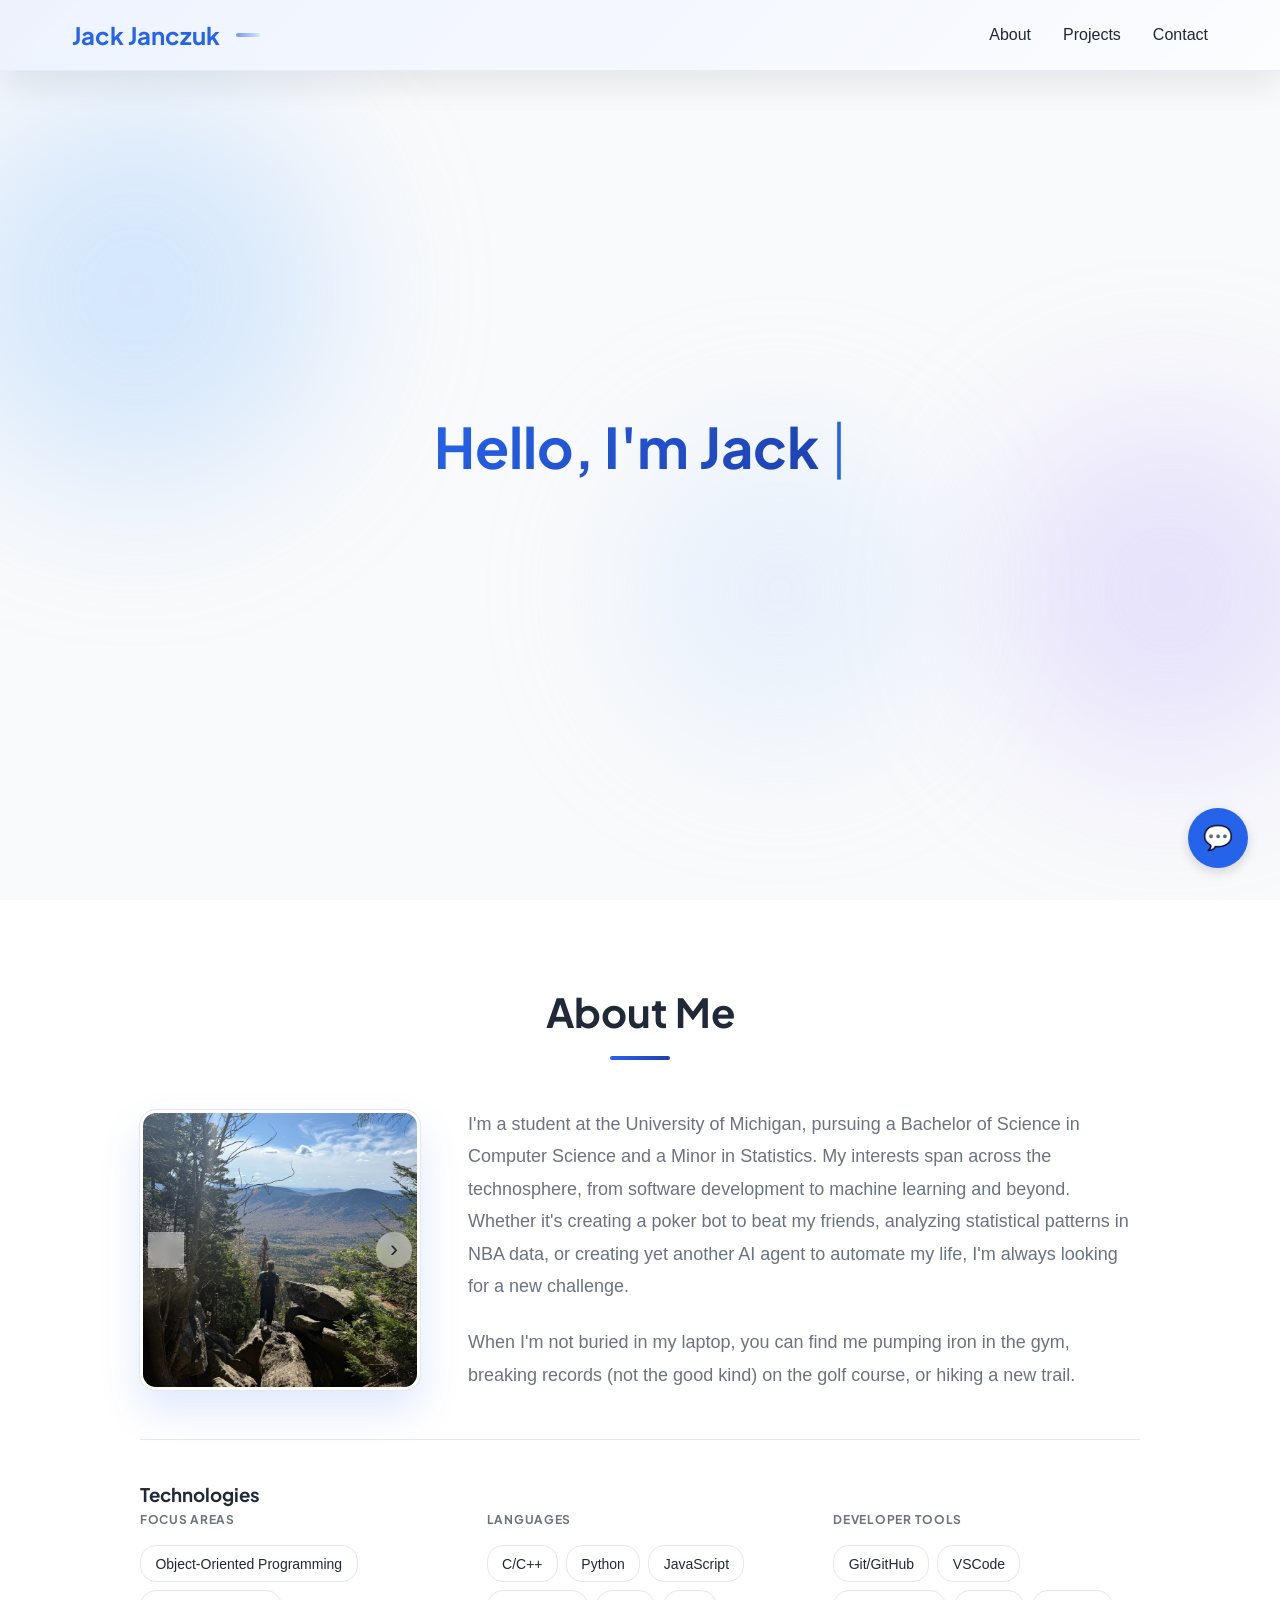
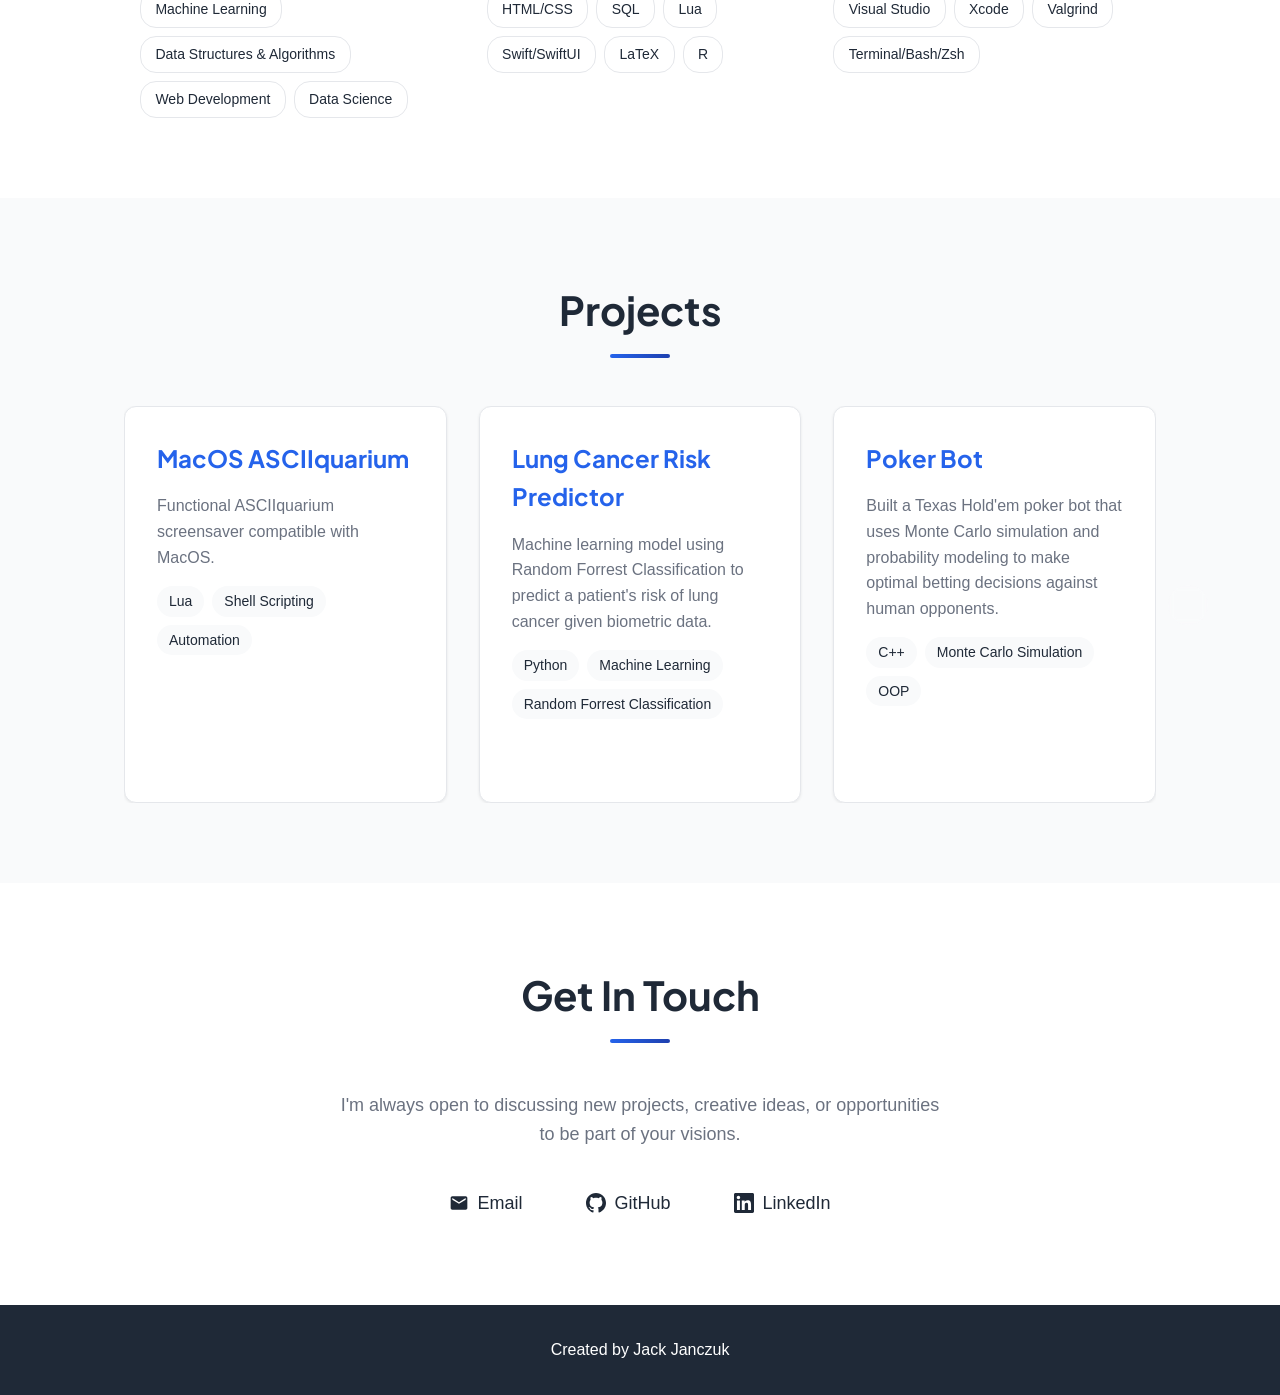
==== index.html @ d265dea4 "renamed home to index" ====
<!DOCTYPE html>
<html lang="en">
<head>
    <meta charset="UTF-8">
    <meta name="viewport" content="width=device-width, initial-scale=1.0">
    <title>Jack Janczuk</title>
    <link rel="preconnect" href="https://fonts.googleapis.com">
    <link rel="preconnect" href="https://fonts.gstatic.com" crossorigin>
    <link href="https://fonts.googleapis.com/css2?family=Plus+Jakarta+Sans:wght@600;700;800&display=swap" rel="stylesheet">
    <link rel="stylesheet" href="styles.css">
    <link rel="icon" type="image/png" sizes="64x64" href="images/IMG_4706-favicon-64.png">
    <link rel="shortcut icon" href="images/IMG_4706-favicon-64.png">
</head>
<body>
    <!-- Navigation -->
    <nav>
        <div class="container">
            <a href="#home" class="logo">Jack Janczuk</a>
            <ul>
                <li><a href="#about" class="nav-link">About</a></li>
                <li><a href="#projects" class="nav-link">Projects</a></li>
                <li><a href="#contact" class="nav-link">Contact</a></li>
            </ul>
        </div>
    </nav>

    <!-- Hero Section -->
    <section id="home" class="hero">
        <div class="hero-blob hero-blob-1" aria-hidden="true"></div>
        <div class="hero-blob hero-blob-2" aria-hidden="true"></div>
        <div class="hero-blob hero-blob-3" aria-hidden="true"></div>
        <div class="hero-content">
            <h1 aria-label="Hello, I'm Jack Janczuk">
                <span id="heroTypewriter" class="hero-typewriter-text" aria-hidden="true"></span><span class="typewriter-cursor" aria-hidden="true">|</span>
            </h1>
            <div class="hero-actions">
                <a href="#projects" class="btn">View My Work</a>
                <a href="#contact" class="btn btn-outline">Get In Touch</a>
            </div>
        </div>
    </section>

    <!-- About Section -->
    <section id="about">
        <div class="container">
            <h2 class="section-title reveal">About Me</h2>
            <div class="about-layout reveal">
                <div class="about-photo">
                    <div class="about-carousel" id="aboutCarousel">
                        <button type="button" class="carousel-arrow carousel-prev" aria-label="Previous photo">&#8249;</button>
                        <div class="carousel-viewport">
                            <img id="aboutCarouselImage" class="carousel-image" src="images/IMG_0041.JPG" alt="Jack Janczuk" width="280" height="280" loading="eager">
                        </div>
                        <button type="button" class="carousel-arrow carousel-next" aria-label="Next photo">&#8250;</button>
                    </div>
                </div>
                <div class="about-text">
                    <p>
                        I'm a student at the University of Michigan, pursuing a Bachelor of Science in Computer Science and a Minor in Statistics. 
                        My interests span across the technosphere, from software development to machine learning and beyond. 
                        Whether it's creating a poker bot to beat my friends, analyzing statistical patterns in NBA data, or creating yet another 
                        AI agent to automate my life, I'm always looking for a new challenge.
                    </p>
                    <p>
                        When I'm not buried in my laptop, you can find me pumping iron in the gym, breaking records (not the good kind) on the golf course, or hiking a new trail.
                    </p>
                </div>
            </div>
            <div class="about-technologies reveal">
                <h3 class="about-technologies-title">Technologies</h3>
                <div class="technologies-grid">
                    <div class="technologies-group">
                        <h4>Focus Areas</h4>
                        <div class="technologies-tags">
                            <span class="tech-pill">Object-Oriented Programming</span>
                            <span class="tech-pill">Machine Learning</span>
                            <span class="tech-pill">Data Structures &amp; Algorithms</span>
                            <span class="tech-pill">Web Development</span>
                            <span class="tech-pill">Data Science</span>
                        </div>
                    </div>
                    <div class="technologies-group">
                        <h4>Languages</h4>
                        <div class="technologies-tags">
                            <span class="tech-pill">C/C++</span>
                            <span class="tech-pill">Python</span>
                            <span class="tech-pill">JavaScript</span>
                            <span class="tech-pill">HTML/CSS</span>
                            <span class="tech-pill">SQL</span>
                            <span class="tech-pill">Lua</span>
                            <span class="tech-pill">Swift/SwiftUI</span>
                            <span class="tech-pill">LaTeX</span>
                            <span class="tech-pill">R</span>
                        </div>
                    </div>
                    <div class="technologies-group">
                        <h4>Developer Tools</h4>
                        <div class="technologies-tags">
                            <span class="tech-pill">Git/GitHub</span>
                            <span class="tech-pill">VSCode</span>
                            <span class="tech-pill">Visual Studio</span>
                            <span class="tech-pill">Xcode</span>
                            <span class="tech-pill">Valgrind</span>
                            <span class="tech-pill">Terminal/Bash/Zsh</span>
                        </div>
                    </div>
                </div>
            </div>
        </div>
    </section>

    <!-- Projects Section -->
    <section id="projects">
        <div class="container">
            <h2 class="section-title reveal">Projects</h2>
            <div class="projects-carousel reveal">
                <button type="button" class="projects-arrow projects-prev" aria-label="Previous projects" disabled>&#8249;</button>
                <div class="projects-viewport">
                    <div class="projects-track" id="projectsTrack"></div>
                </div>
                <button type="button" class="projects-arrow projects-next" aria-label="Next projects">&#8250;</button>
            </div>
        </div>
    </section>

    <!-- Contact Section -->
    <section id="contact">
        <div class="container">
            <h2 class="section-title reveal">Get In Touch</h2>
            <div class="contact-content reveal">
                <p style="color: var(--text-light); font-size: 1.125rem; margin-bottom: 2rem;">
                    I'm always open to discussing new projects, creative ideas, or opportunities to be part of your visions.
                </p>
                <div class="contact-links">
                    <a href="mailto:jack.janczuk@gmail.com" class="contact-link email">
                        <svg xmlns="http://www.w3.org/2000/svg" viewBox="0 0 24 24">
                            <path d="M20 4H4c-1.1 0-1.99.9-1.99 2L2 18c0 1.1.9 2 2 2h16c1.1 0 2-.9 2-2V6c0-1.1-.9-2-2-2zm0 4l-8 5-8-5V6l8 5 8-5v2z"/>
                        </svg>
                        <span>Email</span>
                    </a>
                    <a href="https://github.com/jnrjanczuk" target="_blank" class="contact-link github">
                        <svg xmlns="http://www.w3.org/2000/svg" viewBox="0 0 24 24">
                            <path d="M12 0c-6.626 0-12 5.373-12 12 0 5.302 3.438 9.8 8.207 11.387.599.111.793-.261.793-.577v-2.234c-3.338.726-4.033-1.416-4.033-1.416-.546-1.387-1.333-1.756-1.333-1.756-1.089-.745.083-.729.083-.729 1.205.084 1.839 1.237 1.839 1.237 1.07 1.834 2.807 1.304 3.492.997.107-.775.418-1.305.762-1.604-2.665-.305-5.467-1.334-5.467-5.931 0-1.311.469-2.381 1.236-3.221-.124-.303-.535-1.524.117-3.176 0 0 1.008-.322 3.301 1.23.957-.266 1.983-.399 3.003-.404 1.02.005 2.047.138 3.006.404 2.291-1.552 3.297-1.23 3.297-1.23.653 1.653.242 2.874.118 3.176.77.84 1.235 1.911 1.235 3.221 0 4.609-2.807 5.624-5.479 5.921.43.372.823 1.102.823 2.222v3.293c0 .319.192.694.801.576 4.765-1.589 8.199-6.086 8.199-11.386 0-6.627-5.373-12-12-12z"/>
                        </svg>
                        <span>GitHub</span>
                    </a>
                    <a href="https://linkedin.com/in/jackjanczuk" target="_blank" class="contact-link linkedin">
                        <svg xmlns="http://www.w3.org/2000/svg" viewBox="0 0 24 24">
                            <path d="M20.447 20.452h-3.554v-5.569c0-1.328-.027-3.037-1.852-3.037-1.853 0-2.136 1.445-2.136 2.939v5.667H9.351V9h3.414v1.561h.046c.477-.9 1.637-1.85 3.37-1.85 3.601 0 4.267 2.37 4.267 5.455v6.286zM5.337 7.433c-1.144 0-2.063-.926-2.063-2.065 0-1.138.92-2.063 2.063-2.063 1.14 0 2.064.925 2.064 2.063 0 1.139-.925 2.065-2.064 2.065zm1.782 13.019H3.555V9h3.564v11.452zM22.225 0H1.771C.792 0 0 .774 0 1.729v20.542C0 23.227.792 24 1.771 24h20.451C23.2 24 24 23.227 24 22.271V1.729C24 .774 23.2 0 22.222 0h.003z"/>
                        </svg>
                        <span>LinkedIn</span>
                    </a>
                </div>
            </div>
        </div>
    </section>

    <!-- Footer -->
    <footer>
        <div class="container">
            <p>Created by Jack Janczuk</p>
        </div>
    </footer>

    <!-- Floating Social Button -->
    <div class="floating-social">
        <button class="social-toggle" aria-label="Contact me">💬</button>
        <div class="social-icons">
            <a href="mailto:jack.janczuk@gmail.com" class="social-icon email" aria-label="Email" title="Email">
                <!-- Replace this SVG with your email icon -->
                <svg xmlns="http://www.w3.org/2000/svg" viewBox="0 0 24 24">
                    <path d="M20 4H4c-1.1 0-1.99.9-1.99 2L2 18c0 1.1.9 2 2 2h16c1.1 0 2-.9 2-2V6c0-1.1-.9-2-2-2zm0 4l-8 5-8-5V6l8 5 8-5v2z"/>
                </svg>
            </a>
            <a href="https://github.com/jnrjanczuk" target="_blank" class="social-icon github" aria-label="GitHub" title="GitHub">
                <!-- Replace this SVG with your GitHub icon -->
                <svg xmlns="http://www.w3.org/2000/svg" viewBox="0 0 24 24">
                    <path d="M12 0c-6.626 0-12 5.373-12 12 0 5.302 3.438 9.8 8.207 11.387.599.111.793-.261.793-.577v-2.234c-3.338.726-4.033-1.416-4.033-1.416-.546-1.387-1.333-1.756-1.333-1.756-1.089-.745.083-.729.083-.729 1.205.084 1.839 1.237 1.839 1.237 1.07 1.834 2.807 1.304 3.492.997.107-.775.418-1.305.762-1.604-2.665-.305-5.467-1.334-5.467-5.931 0-1.311.469-2.381 1.236-3.221-.124-.303-.535-1.524.117-3.176 0 0 1.008-.322 3.301 1.23.957-.266 1.983-.399 3.003-.404 1.02.005 2.047.138 3.006.404 2.291-1.552 3.297-1.23 3.297-1.23.653 1.653.242 2.874.118 3.176.77.84 1.235 1.911 1.235 3.221 0 4.609-2.807 5.624-5.479 5.921.43.372.823 1.102.823 2.222v3.293c0 .319.192.694.801.576 4.765-1.589 8.199-6.086 8.199-11.386 0-6.627-5.373-12-12-12z"/>
                </svg>
            </a>
            <a href="https://linkedin.com/in/jackjanczuk" target="_blank" class="social-icon linkedin" aria-label="LinkedIn" title="LinkedIn">
                <!-- Replace this SVG with your LinkedIn icon -->
                <svg xmlns="http://www.w3.org/2000/svg" viewBox="0 0 24 24">
                    <path d="M20.447 20.452h-3.554v-5.569c0-1.328-.027-3.037-1.852-3.037-1.853 0-2.136 1.445-2.136 2.939v5.667H9.351V9h3.414v1.561h.046c.477-.9 1.637-1.85 3.37-1.85 3.601 0 4.267 2.37 4.267 5.455v6.286zM5.337 7.433c-1.144 0-2.063-.926-2.063-2.065 0-1.138.92-2.063 2.063-2.063 1.14 0 2.064.925 2.064 2.063 0 1.139-.925 2.065-2.064 2.065zm1.782 13.019H3.555V9h3.564v11.452zM22.225 0H1.771C.792 0 0 .774 0 1.729v20.542C0 23.227.792 24 1.771 24h20.451C23.2 24 24 23.227 24 22.271V1.729C24 .774 23.2 0 22.222 0h.003z"/>
                </svg>
            </a>
        </div>
    </div>

    <!-- Project Modal -->
    <div class="project-modal" id="projectModal">
        <div class="project-modal-content">
            <div class="project-modal-content-wrapper">
                <button class="project-modal-close" aria-label="Close modal">&times;</button>
                <div class="project-modal-header">
                    <div class="project-modal-background" id="modalBackground"></div>
                    <h2 id="modalTitle"></h2>
                    <p id="modalDescription"></p>
                </div>
                <div class="project-modal-body">
                    <div class="project-modal-details" id="modalDetails">
                        <!-- Additional project details will be added here -->
                    </div>
                </div>
            </div>
        </div>
    </div>

    <script>
        // Project data - you can expand this with more details for each project
        const projects = [
            {
                title: "MacOS ASCIIquarium",
                description: "Functional ASCIIquarium screensaver compatible with MacOS.",
                tags: ["Lua", "Shell Scripting", "Automation"],
                imageUrl: "images/asciiquarium.jpg",
                details: `
                    <h3>Overview</h3>
                    <p>Developed a program that automatically opens a terminal window displaying ASCIIquarium upon detecting a session of three minutes of inactivity,
                         closing the window on any mouse movement or key stroke.</p>
                    <h3>Key Features</h3>
                    <ul>
                        <li>Automatic detection of inactivity for screensaver feel</li>
                        <li>User customization of inactivity threshold</li>
                        <li>Clean removal of terminal window upon keystroke/mouse movement</li>
                    </ul>
                `
            },
            {
                title: "Lung Cancer Risk Predictor",
                description: "Machine learning model using Random Forrest Classification to predict a patient's risk of lung cancer given biometric data.",
                tags: ["Python", "Machine Learning", "Random Forrest Classification"],
                imageUrl: "images/lungcancer.png",
                details: `
                    <h3>Overview</h3>
                    <p>My project for Michigan Data Science Team W26, a machine learning model using Random Forrest Classification to predict a patient's risk of lung cancer given biometric data, presented at MDST's Data Science Night expo.</p>
                    <h3>Key Features</h3>
                    <ul>
                        <li>Model trained using a 5,0000+ record clinical dataset</li>
                        <li>Achieved a mean cross-validation accuracy of 95.45% (±0.53%)</li>
                        <li>Developed an interactive web app enabling users to input personal health indicators and receive real-time lung cancer risk predictions, with dynamic feature importance visualizations</li>
                        <li>Deployed web app using Streamlit</li>
                    </ul>
                `
            },
            {
                title: "Poker Bot",
                description: "Built a Texas Hold'em poker bot that uses Monte Carlo simulation and probability modeling to make optimal betting decisions against human opponents.",
                tags: ["C++", "Monte Carlo Simulation", "OOP"],
                imageUrl: "images/poker.jpg",
                details: `
                    <h3>Overview</h3>
                    <p>A poker-playing agent that evaluates hand strength and pot odds to decide when to fold, call, or raise in simulated and live games.</p>
                    <h3>Key Features</h3>
                    <ul>
                        <li>Monte Carlo hand equity estimation</li>
                        <li>Automated betting strategy engine</li>
                        <li>Support for games with any number of players</li>
                    </ul>
                `
            },
            {
                title: "NBA Webscraping and Data Visualization",
                description: "Webscraped NBA player data from the 2024-25 season; used linear regression to project \"actual player salary\"; visualized data and presented at Wolverine Sports Analytics Expo",
                tags: ["Python", "BeautifulSoup", "Pandas"],
                imageUrl: "images/nba.png",
                details: `
                    <h3>Overview</h3>
                    <p>My project for Wolverine Sports Analytics F25, involving webscraping NBA player statistics and salary data to visualize salary trends and identify overpaid/underpaid players</p>
                    <h3>Key Features</h3>
                    <ul>
                        <li>Web scraping NBA player data from multiple sources</li>
                        <li>Linear regression modeling for salary prediction</li>
                        <li>Data visualization and presentation</li>
                        <li>Presented findings at Wolverine Sports Analytics Expo</li>
                    </ul>
                `
            },
            {
                title: "Machine Learning Text Classifier",
                description: "Machine learning model to categorize posts for relevant classwork on the online forum Piazza; ability to predict category of post with 92% accuracy",
                tags: ["C++", "Machine Learning", "Naive Bayes"],
                imageUrl: "images/piazza.png",
                details: `
                    <h3>Overview</h3>
                    <p>A sophisticated machine learning classifier using Naive Bayes classification designed to automatically categorize educational forum posts, improving content organization and discoverability.</p>
                    <h3>Key Features</h3>
                    <ul>
                        <li>92% accuracy in post categorization</li>
                        <li>Natural language processing capabilities</li>
                        <li>Efficient data structure implementation</li>
                        <li>Optimized for performance in C++</li>
                    </ul>
                `
            }
        ];

        function escapeHtml(text) {
            const div = document.createElement('div');
            div.textContent = text;
            return div.innerHTML;
        }

        function renderProjectCards() {
            const track = document.getElementById('projectsTrack');
            if (!track) return;

            track.innerHTML = projects.map((project, index) => `
                <div class="project-card" data-project="${index}">
                    <h3>${escapeHtml(project.title)}</h3>
                    <p>${escapeHtml(project.description)}</p>
                    <div class="project-tags">
                        ${project.tags.map((tag) => `<span class="tag">${escapeHtml(tag)}</span>`).join('')}
                    </div>
                </div>
            `).join('');
        }

        function initProjectsCarousel() {
            const track = document.getElementById('projectsTrack');
            const viewport = document.querySelector('.projects-viewport');
            const prevBtn = document.querySelector('.projects-prev');
            const nextBtn = document.querySelector('.projects-next');
            if (!track || !viewport || !prevBtn || !nextBtn) return;

            const GAP = 32;
            let offset = 0;

            function getVisibleCount() {
                if (window.innerWidth < 640) return 1;
                if (window.innerWidth < 960) return 2;
                return 3;
            }

            function getMaxOffset() {
                return Math.max(0, projects.length - getVisibleCount());
            }

            function updateCarousel() {
                const visible = getVisibleCount();
                const cardWidth = (viewport.clientWidth - GAP * (visible - 1)) / visible;

                track.style.setProperty('--project-card-width', `${cardWidth}px`);
                track.style.setProperty('--projects-gap', `${GAP}px`);

                offset = Math.min(offset, getMaxOffset());

                track.style.transform = `translateX(-${offset * (cardWidth + GAP)}px)`;

                prevBtn.disabled = offset === 0;
                nextBtn.disabled = offset >= getMaxOffset();
            }

            prevBtn.addEventListener('click', () => {
                if (offset > 0) {
                    offset -= 1;
                    updateCarousel();
                }
            });

            nextBtn.addEventListener('click', () => {
                if (offset < getMaxOffset()) {
                    offset += 1;
                    updateCarousel();
                }
            });

            window.addEventListener('resize', updateCarousel);
            updateCarousel();
        }

        renderProjectCards();
        initProjectsCarousel();

        // Get modal elements
        const modal = document.getElementById('projectModal');
        const modalTitle = document.getElementById('modalTitle');
        const modalDescription = document.getElementById('modalDescription');
        const modalDetails = document.getElementById('modalDetails');
        const modalBackground = document.getElementById('modalBackground');
        const closeBtn = document.querySelector('.project-modal-close');

        const projectsTrack = document.getElementById('projectsTrack');

        // Function to open modal
        function openModal(projectIndex) {
            const project = projects[projectIndex];
            modalTitle.textContent = project.title;
            modalDescription.textContent = project.description;

            // Set background image if provided
            if (project.imageUrl && project.imageUrl.trim() !== '') {
                modalBackground.style.backgroundImage = `url(${project.imageUrl})`;
                modalBackground.style.display = 'block';
            } else {
                modalBackground.style.backgroundImage = 'none';
                modalBackground.style.display = 'none';
            }

            // Set details with tags (same as card view)
            const tagsHtml = project.tags
                .map((tag) => `<span class="tag">${tag}</span>`)
                .join('');
            modalDetails.innerHTML = `${project.details}
                <h3>Tags</h3>
                <div class="project-tags">${tagsHtml}</div>`;

            // Show modal
            modal.classList.add('active');
            document.body.style.overflow = 'hidden'; // Prevent background scrolling
        }

        // Function to close modal
        function closeModal() {
            modal.classList.remove('active');
            document.body.style.overflow = ''; // Restore scrolling
        }

        // Open modal when a project card is clicked
        projectsTrack.addEventListener('click', (e) => {
            const card = e.target.closest('.project-card');
            if (!card) return;
            openModal(parseInt(card.getAttribute('data-project'), 10));
        });

        // Close modal when close button is clicked
        closeBtn.addEventListener('click', closeModal);

        // Close modal when clicking outside the content
        modal.addEventListener('click', (e) => {
            if (e.target === modal) {
                closeModal();
            }
        });

        // Close modal with Escape key
        document.addEventListener('keydown', (e) => {
            if (e.key === 'Escape' && modal.classList.contains('active')) {
                closeModal();
            }
        });

        // Scroll reveal
        const revealEls = document.querySelectorAll('.reveal');
        const revealObserver = new IntersectionObserver(
            (entries) => {
                entries.forEach((entry) => {
                    if (entry.isIntersecting) {
                        entry.target.classList.add('visible');
                        revealObserver.unobserve(entry.target);
                    }
                });
            },
            { threshold: 0.15, rootMargin: '0px 0px -40px 0px' }
        );
        revealEls.forEach((el) => revealObserver.observe(el));

        // Active nav link on scroll
        const navLinks = document.querySelectorAll('.nav-link');
        const sections = ['about', 'projects', 'contact'].map((id) => document.getElementById(id));

        function updateActiveNav() {
            const scrollPos = window.scrollY + 120;
            let current = '';

            sections.forEach((section) => {
                if (section && section.offsetTop <= scrollPos) {
                    current = section.getAttribute('id');
                }
            });

            navLinks.forEach((link) => {
                link.classList.toggle('active', link.getAttribute('href') === `#${current}`);
            });
        }

        const aboutLink = document.querySelector('.nav-link[href="#about"]');

        function updateLogoScrollBar() {
            const logo = document.querySelector('.logo');
            if (!logo || !aboutLink) return;

            const logoRect = logo.getBoundingClientRect();
            const aboutRect = aboutLink.getBoundingClientRect();
            const offsetBase = Math.max(0, aboutRect.left - logoRect.right - 48);
            const progress = Math.min(1, Math.max(0, window.scrollY / (document.body.scrollHeight - window.innerHeight)));
            const barOffset = Math.round(progress * offsetBase);

            logo.style.setProperty('--logo-bar-offset', `${barOffset}px`);
        }

        window.addEventListener('scroll', updateActiveNav, { passive: true });
        window.addEventListener('scroll', updateLogoScrollBar, { passive: true });
        window.addEventListener('resize', updateLogoScrollBar, { passive: true });
        updateActiveNav();
        updateLogoScrollBar();

        // About photo carousel
        (function initAboutCarousel() {
            const img = document.getElementById('aboutCarouselImage');
            const prevBtn = document.querySelector('.carousel-prev');
            const nextBtn = document.querySelector('.carousel-next');
            if (!img || !prevBtn || !nextBtn) return;

            const photos = [
                { src: 'images/IMG_0041.JPG', alt: 'Jack Janczuk' },
                { src: 'images/IMG_4346.jpeg', alt: 'Jack Janczuk' },
                { src: 'images/IMG_0625.JPG', alt: 'Jack Janczuk' },
                { src: 'images/DSC_7346.jpeg', alt: 'Jack Janczuk' }
            ];

            let currentIndex = 0;
            let isTransitioning = false;

            function showPhoto(index) {
                if (isTransitioning) return;
                isTransitioning = true;
                img.classList.add('fading');

                setTimeout(() => {
                    currentIndex = index;
                    img.src = photos[currentIndex].src;
                    img.alt = photos[currentIndex].alt;
                    img.classList.remove('fading');
                    isTransitioning = false;
                }, 350);
            }

            function goNext() {
                showPhoto((currentIndex + 1) % photos.length);
            }

            function goPrev() {
                showPhoto((currentIndex - 1 + photos.length) % photos.length);
            }

            prevBtn.addEventListener('click', goPrev);
            nextBtn.addEventListener('click', goNext);
        })();

        // Hero typewriter with typo correction
        (function initHeroTypewriter() {
            const el = document.getElementById('heroTypewriter');
            const heroContent = document.querySelector('.hero-content');
            if (!el || !heroContent) return;

            const prefix = "Hello, I'm Jack ";
            const wrongName = 'Janzcuk';
            const correctName = 'Janczuk';
            const fullCorrect = prefix + correctName;
            const wrongFull = prefix + wrongName;
            const keptPart = 'Jan';
            const wrongSuffix = wrongName.slice(keptPart.length);
            const correctSuffix = correctName.slice(keptPart.length);

            const typeSpeed = 100;
            const deleteSpeed = 65;
            const pauseAfterWrong = 900;
            const pauseBeforeRetype = 350;

            const sleep = (ms) => new Promise((resolve) => setTimeout(resolve, ms));

            function finish() {
                el.textContent = fullCorrect;
                heroContent.classList.add('hero-ready');
            }

            if (window.matchMedia('(prefers-reduced-motion: reduce)').matches) {
                finish();
                return;
            }

            async function run() {
                for (let i = 0; i < wrongFull.length; i++) {
                    el.textContent = wrongFull.slice(0, i + 1);
                    await sleep(typeSpeed);
                }

                await sleep(pauseAfterWrong);

                for (let i = 0; i < wrongSuffix.length; i++) {
                    el.textContent = wrongFull.slice(0, wrongFull.length - 1 - i);
                    await sleep(deleteSpeed);
                }

                await sleep(pauseBeforeRetype);

                const partial = prefix + keptPart;
                for (let i = 0; i < correctSuffix.length; i++) {
                    el.textContent = partial + correctSuffix.slice(0, i + 1);
                    await sleep(typeSpeed);
                }

                finish();
            }

            run();
        })();
    </script>
</body>
</html>
---- styles.css ----
* {
    margin: 0;
    padding: 0;
    box-sizing: border-box;
}

:root {
    --primary-color: #2563eb;
    --secondary-color: #1e40af;
    --text-color: #1f2937;
    --text-light: #6b7280;
    --bg-color: #ffffff;
    --bg-light: #f9fafb;
    --border-color: #e5e7eb;
}

body {
    font-family: -apple-system, BlinkMacSystemFont, 'Segoe UI', Roboto, 'Helvetica Neue', Arial, sans-serif;
    line-height: 1.6;
    color: var(--text-color);
    background-color: var(--bg-color);
}

h1, h2, h3, .logo {
    font-family: 'Plus Jakarta Sans', -apple-system, BlinkMacSystemFont, sans-serif;
}

section[id] {
    scroll-margin-top: 5rem;
}

/* Navigation */
nav {
    position: fixed;
    top: 0;
    width: 100%;
    background: rgba(255, 255, 255, 0.92);
    backdrop-filter: blur(18px);
    box-shadow: 0 16px 30px rgba(15, 23, 42, 0.08);
    border-bottom: 1px solid rgba(37, 99, 235, 0.12);
    overflow: hidden;
    z-index: 1000;
    padding: 1rem 0;
}

nav::before {
    content: '';
    position: absolute;
    inset: 0;
    background: linear-gradient(135deg, rgba(37, 99, 235, 0.08), rgba(59, 130, 246, 0.02));
    pointer-events: none;
}

nav .container {
    position: relative;
    max-width: 1200px;
    margin: 0 auto;
    padding: 0 2rem;
    display: flex;
    justify-content: space-between;
    align-items: center;
}

nav .logo {
    position: relative;
    display: inline-block;
    font-size: 1.5rem;
    font-weight: 700;
    color: var(--primary-color);
    text-decoration: none;
    transition: transform 0.25s ease, opacity 0.25s ease;
}

nav .logo:hover {
    opacity: 0.95;
    transform: translateX(1px);
}

nav .logo::before {
    content: '';
    position: absolute;
    left: calc(100% + 16px);
    top: 50%;
    width: calc(var(--logo-bar-offset, 0px) + 24px);
    height: 4px;
    transform: translateY(-50%);
    border-radius: 999px;
    background: linear-gradient(90deg, rgba(37, 99, 235, 0.65), rgba(37, 99, 235, 0.12));
    opacity: 0.95;
    pointer-events: none;
    transition: width 0.2s ease;
    will-change: width;
}

nav ul {
    list-style: none;
    display: flex;
    gap: 2rem;
}

nav ul a {
    text-decoration: none;
    color: var(--text-color);
    font-weight: 500;
    transition: color 0.25s ease, transform 0.25s ease;
    position: relative;
    padding-bottom: 0.35rem;
}

nav ul a:hover {
    transform: translateY(-1px);
}

nav ul a::after {
    content: '';
    position: absolute;
    bottom: -0.1rem;
    left: 0;
    width: 0;
    height: 2px;
    background: linear-gradient(90deg, var(--primary-color), var(--secondary-color));
    transition: width 0.3s ease;
}

nav ul a:hover,
nav ul a.active {
    color: var(--primary-color);
}

nav ul a:hover::after,
nav ul a.active::after {
    width: 100%;
}

/* Container */
.container {
    max-width: 1200px;
    margin: 0 auto;
    padding: 0 2rem;
}

/* Hero Section */
.hero {
    min-height: 100vh;
    display: flex;
    align-items: center;
    justify-content: center;
    text-align: center;
    padding: 6rem 2rem 2rem;
    position: relative;
    overflow: hidden;
}

.hero-blob {
    position: absolute;
    border-radius: 50%;
    filter: blur(80px);
    opacity: 0.35;
    pointer-events: none;
    z-index: 0;
}

.hero-blob-1 {
    width: 400px;
    height: 400px;
    background: #93c5fd;
    top: 10%;
    left: -5%;
    animation: blobDrift 12s ease-in-out infinite;
}

.hero-blob-2 {
    width: 350px;
    height: 350px;
    background: #c4b5fd;
    bottom: 15%;
    right: -5%;
    animation: blobDrift 14s ease-in-out infinite reverse;
}

.hero-blob-3 {
    width: 280px;
    height: 280px;
    background: #bfdbfe;
    top: 50%;
    left: 50%;
    animation: blobDriftCenter 10s ease-in-out infinite 2s;
}

@keyframes blobDrift {
    0%, 100% { transform: translate(0, 0); }
    50% { transform: translate(30px, -20px); }
}

@keyframes blobDriftCenter {
    0%, 100% { transform: translate(-50%, -50%); }
    50% { transform: translate(calc(-50% + 20px), calc(-50% - 25px)); }
}

.hero-content {
    position: relative;
    z-index: 1;
}

@keyframes fadeUp {
    from {
        opacity: 0;
        transform: translateY(24px);
    }
    to {
        opacity: 1;
        transform: translateY(0);
    }
}

.hero-content h1 {
    font-size: 3.5rem;
    margin-bottom: 1rem;
    min-height: 1.2em;
}

.hero-typewriter-text {
    background: linear-gradient(135deg, var(--primary-color), var(--secondary-color));
    -webkit-background-clip: text;
    -webkit-text-fill-color: transparent;
    background-clip: text;
}

.typewriter-cursor {
    display: inline-block;
    color: var(--primary-color);
    -webkit-text-fill-color: var(--primary-color);
    font-weight: 300;
    margin-left: 2px;
    animation: cursorBlink 0.75s step-end infinite;
}

@keyframes cursorBlink {
    50% { opacity: 0; }
}

.hero-content p,
.hero-content .hero-actions {
    opacity: 0;
}

.hero-content.hero-ready p {
    animation: fadeUp 0.8s ease-out both;
}

.hero-content.hero-ready .hero-actions {
    animation: fadeUp 0.8s ease-out 0.15s both;
}

.btn {
    display: inline-block;
    padding: 0.75rem 2rem;
    background-color: var(--primary-color);
    color: white;
    text-decoration: none;
    border-radius: 0.5rem;
    font-weight: 600;
    transition: background-color 0.3s, transform 0.2s, box-shadow 0.3s;
    box-shadow: 0 4px 14px rgba(37, 99, 235, 0.25);
}

.btn:hover {
    background-color: var(--secondary-color);
    transform: translateY(-2px);
    box-shadow: 0 8px 20px rgba(37, 99, 235, 0.35);
}

.btn-outline {
    background-color: transparent;
    border: 2px solid var(--primary-color);
    color: var(--primary-color);
    margin-left: 1rem;
}

.btn-outline:hover {
    background-color: var(--primary-color);
    color: white;
}

/* Section */
section {
    padding: 5rem 0;
}

section:nth-child(even) {
    background-color: var(--bg-light);
}

.section-title {
    font-size: 2.5rem;
    text-align: center;
    margin-bottom: 3rem;
    color: var(--text-color);
    position: relative;
    padding-bottom: 1rem;
}

.section-title::after {
    content: '';
    position: absolute;
    bottom: 0;
    left: 50%;
    transform: translateX(-50%);
    width: 60px;
    height: 4px;
    border-radius: 2px;
    background: linear-gradient(90deg, var(--primary-color), var(--secondary-color));
}

/* About Section */
.about-layout {
    display: flex;
    align-items: center;
    gap: 3rem;
    max-width: 1000px;
    margin: 0 auto;
}

.about-photo {
    flex-shrink: 0;
}

.about-carousel {
    position: relative;
    width: 280px;
}

.carousel-viewport {
    width: 280px;
    aspect-ratio: 1 / 1;
    border-radius: 1rem;
    overflow: hidden;
    box-shadow: 0 20px 40px rgba(37, 99, 235, 0.15);
    border: 3px solid white;
    outline: 1px solid var(--border-color);
    background: var(--bg-light);
    transition: box-shadow 0.4s ease;
}

.about-carousel:hover .carousel-viewport {
    box-shadow: 0 24px 48px rgba(37, 99, 235, 0.2);
}

.carousel-image {
    width: 100%;
    height: 100%;
    object-fit: cover;
    object-position: center center;
    display: block;
    opacity: 1;
    transition: opacity 0.35s ease;
}

.carousel-image.fading {
    opacity: 0;
}

.carousel-arrow {
    position: absolute;
    top: 50%;
    transform: translateY(-50%);
    z-index: 2;
    width: 36px;
    height: 36px;
    border: none;
    border-radius: 50%;
    background: rgba(255, 255, 255, 0.45);
    color: var(--text-color);
    font-size: 1.5rem;
    line-height: 1;
    cursor: pointer;
    display: flex;
    align-items: center;
    justify-content: center;
    padding: 0;
    padding-bottom: 2px;
    backdrop-filter: blur(4px);
    transition: background 0.2s, color 0.2s, transform 0.2s;
}

.carousel-arrow:hover {
    background: rgba(255, 255, 255, 0.75);
    color: var(--primary-color);
    transform: translateY(-50%) scale(1.08);
}

.carousel-prev {
    left: 8px;
}

.carousel-next {
    right: 8px;
}

.about-text {
    text-align: left;
    font-size: 1.125rem;
    color: var(--text-light);
    line-height: 1.8;
}

.about-text p + p {
    margin-top: 1.5rem;
}

.about-technologies {
    max-width: 1000px;
    margin: 3rem auto 0;
    padding-top: 2.5rem;
    border-top: 1px solid var(--border-color);
}

.technologies-grid {
    display: grid;
    grid-template-columns: repeat(3, minmax(0, 1fr));
    gap: 2.5rem;
    align-items: start;
}

.technologies-group {
    min-width: 0;
}

.about-bottom-row {
    display: flex;
    gap: 3rem;
    align-items: flex-start;
}

.about-tech-column,
.about-upto-column {
    flex: 1;
    min-width: 0;
}

.about-side-title {
    font-size: 1.35rem;
    text-align: left;
    margin-bottom: 1.25rem;
    color: var(--text-color);
}

.technologies-stack {
    display: flex;
    flex-direction: column;
    gap: 1.5rem;
}

.technologies-group h4 {
    font-size: 0.75rem;
    text-transform: uppercase;
    letter-spacing: 0.06em;
    color: var(--text-light);
    margin-bottom: 1rem;
    font-weight: 700;
    font-family: 'Plus Jakarta Sans', sans-serif;
}

.technologies-tags {
    display: flex;
    flex-wrap: wrap;
    gap: 0.5rem;
}

.tech-pill {
    padding: 0.4rem 0.9rem;
    background-color: white;
    border: 1px solid var(--border-color);
    border-radius: 1rem;
    font-size: 0.875rem;
    color: var(--text-color);
    font-weight: 500;
    transition: background-color 0.2s, border-color 0.2s, color 0.2s, transform 0.2s;
}

.tech-pill:hover {
    background-color: rgba(37, 99, 235, 0.08);
    border-color: rgba(37, 99, 235, 0.25);
    color: var(--primary-color);
    transform: translateY(-1px);
}

.upto-items {
    display: flex;
    flex-direction: column;
    gap: 1rem;
}

.upto-item {
    background: white;
    border: 1px solid var(--border-color);
    border-radius: 0.75rem;
    padding: 1rem 1.125rem;
    box-shadow: 0 1px 3px rgba(0, 0, 0, 0.06);
    transition: box-shadow 0.2s, border-color 0.2s;
}

.upto-item:hover {
    box-shadow: 0 4px 12px rgba(37, 99, 235, 0.08);
    border-color: rgba(37, 99, 235, 0.2);
}

.upto-label {
    display: block;
    font-size: 0.7rem;
    text-transform: uppercase;
    letter-spacing: 0.06em;
    color: var(--text-light);
    margin-bottom: 0.5rem;
    font-weight: 700;
    font-family: 'Plus Jakarta Sans', sans-serif;
}

.upto-link {
    text-decoration: none;
    color: inherit;
    display: block;
}

.upto-link:hover .upto-title {
    color: var(--primary-color);
}

.upto-title {
    font-size: 0.9rem;
    font-weight: 600;
    color: var(--text-color);
    line-height: 1.35;
    transition: color 0.2s;
    display: -webkit-box;
    -webkit-line-clamp: 2;
    -webkit-box-orient: vertical;
    overflow: hidden;
}

.upto-meta {
    font-size: 0.78rem;
    color: var(--text-light);
    margin-top: 0.35rem;
}

.upto-row {
    display: flex;
    align-items: center;
    gap: 0.75rem;
}

.upto-art {
    width: 48px;
    height: 48px;
    border-radius: 0.375rem;
    object-fit: cover;
    flex-shrink: 0;
    background: var(--bg-light);
}

.upto-info {
    min-width: 0;
    flex: 1;
}

.upto-loading,
.upto-empty {
    font-size: 0.82rem;
    color: var(--text-light);
    font-style: italic;
}

.upto-error {
    font-size: 0.78rem;
    color: var(--text-light);
    line-height: 1.4;
}

/* Projects Section */
.projects-carousel {
    display: flex;
    align-items: center;
    gap: 0.75rem;
    margin-top: 2rem;
}

.projects-viewport {
    flex: 1;
    overflow: hidden;
}

.projects-track {
    display: flex;
    gap: var(--projects-gap, 2rem);
    transition: transform 0.45s cubic-bezier(0.4, 0, 0.2, 1);
    will-change: transform;
}

.projects-track .project-card {
    flex: 0 0 var(--project-card-width, 300px);
    min-width: var(--project-card-width, 300px);
}

.projects-arrow {
    flex-shrink: 0;
    width: 40px;
    height: 40px;
    border: none;
    border-radius: 50%;
    background: rgba(255, 255, 255, 0.55);
    color: var(--text-color);
    font-size: 1.5rem;
    line-height: 1;
    cursor: pointer;
    display: flex;
    align-items: center;
    justify-content: center;
    padding: 0;
    padding-bottom: 2px;
    backdrop-filter: blur(4px);
    box-shadow: 0 2px 8px rgba(0, 0, 0, 0.08);
    border: 1px solid var(--border-color);
    transition: background 0.2s, color 0.2s, transform 0.2s, opacity 0.2s, visibility 0.2s;
}

.projects-arrow:hover:not(:disabled) {
    background: rgba(255, 255, 255, 0.9);
    color: var(--primary-color);
    transform: scale(1.08);
}

.projects-arrow:disabled {
    opacity: 0;
    visibility: hidden;
    pointer-events: none;
}

.project-card {
    background: white;
    border-radius: 0.75rem;
    padding: 2rem;
    border: 1px solid var(--border-color);
    box-shadow: 0 1px 3px rgba(0, 0, 0, 0.08);
    cursor: pointer;
    position: relative;
    overflow: hidden;
}

.project-card.reveal {
    transition: opacity 0.7s ease, transform 0.7s ease, box-shadow 0.3s, border-color 0.3s;
}

.project-card::before {
    content: '';
    position: absolute;
    top: 0;
    left: 0;
    right: 0;
    height: 4px;
    background: linear-gradient(90deg, var(--primary-color), var(--secondary-color));
    transform: scaleX(0);
    transform-origin: left;
    transition: transform 0.3s ease;
}

.project-card:hover::before {
    transform: scaleX(1);
}

.project-card:hover {
    transform: translateY(-5px);
    box-shadow: 0 12px 28px rgba(37, 99, 235, 0.12);
    border-color: rgba(37, 99, 235, 0.2);
}

.project-card h3 {
    color: var(--primary-color);
    margin-bottom: 1rem;
    font-size: 1.5rem;
}

.project-card p {
    color: var(--text-light);
    margin-bottom: 1rem;
}

.project-tags {
    display: flex;
    flex-wrap: wrap;
    gap: 0.5rem;
    margin-top: 1rem;
}

.tag {
    padding: 0.25rem 0.75rem;
    background-color: var(--bg-light);
    border-radius: 1rem;
    font-size: 0.875rem;
    color: var(--text-color);
    transition: background-color 0.2s, transform 0.2s, color 0.2s;
}

.project-card:hover .tag {
    background-color: rgba(37, 99, 235, 0.1);
    color: var(--primary-color);
}

.tag:hover {
    transform: scale(1.05);
}

/* Scroll reveal */
.reveal {
    opacity: 0;
    transform: translateY(30px);
    transition: opacity 0.7s ease, transform 0.7s ease;
}

.reveal.visible {
    opacity: 1;
    transform: translateY(0);
}

@media (prefers-reduced-motion: reduce) {
    *, *::before, *::after {
        animation-duration: 0.01ms !important;
        animation-iteration-count: 1 !important;
        transition-duration: 0.01ms !important;
    }

    .reveal {
        opacity: 1;
        transform: none;
    }

    .hero-blob {
        animation: none;
    }
}

/* Contact Section */
.contact-content {
    max-width: 600px;
    margin: 0 auto;
    text-align: center;
}

.contact-links {
    display: flex;
    justify-content: center;
    gap: 2rem;
    margin-top: 2rem;
    flex-wrap: wrap;
}

.contact-link {
    display: flex;
    align-items: center;
    gap: 0.5rem;
    color: var(--text-color);
    text-decoration: none;
    font-size: 1.125rem;
    padding: 0.5rem 1rem;
    border-radius: 0.5rem;
    transition: background-color 0.2s, transform 0.2s;
}

.contact-link svg {
    width: 20px;
    height: 20px;
    fill: var(--text-color);
    transition: fill 0.2s;
}

.contact-link:hover {
    transform: scale(1.05);
}

.contact-link:hover svg {
    fill: white;
}

.contact-link.email:hover {
    background-color: #ea4335;
    color: white;
}

.contact-link.github:hover {
    background-color: #333;
    color: white;
}

.contact-link.linkedin:hover {
    background-color: #0077b5;
    color: white;
}

/* Footer */
footer {
    background-color: var(--text-color);
    color: white;
    text-align: center;
    padding: 2rem;
}

/* Project Modal */
.project-modal {
    position: fixed;
    top: 0;
    left: 0;
    width: 100%;
    height: 100%;
    background-color: rgba(0, 0, 0, 0.8);
    backdrop-filter: blur(5px);
    display: flex;
    align-items: center;
    justify-content: center;
    z-index: 2000;
    opacity: 0;
    visibility: hidden;
    transition: opacity 0.3s, visibility 0.3s;
    padding: 2rem;
    overflow-y: auto;
}

.project-modal.active {
    opacity: 1;
    visibility: visible;
}

.project-modal-content {
    background: white;
    border-radius: 1rem;
    max-width: 900px;
    width: 100%;
    max-height: 90vh;
    overflow-y: auto;
    padding: 3rem;
    position: relative;
    transform: scale(0.9);
    transition: transform 0.3s;
    box-shadow: 0 20px 60px rgba(0, 0, 0, 0.3);
}

.project-modal-content-wrapper {
    position: relative;
    z-index: 1;
}

.project-modal.active .project-modal-content {
    transform: scale(1);
}

.project-modal-close {
    position: absolute;
    top: 0.5rem;
    right: 0.5rem;
    background: rgba(255, 255, 255, 0.9);
    border: none;
    font-size: 2rem;
    color: var(--text-light);
    cursor: pointer;
    width: 40px;
    height: 40px;
    display: flex;
    align-items: center;
    justify-content: center;
    border-radius: 50%;
    transition: background-color 0.2s, color 0.2s;
    z-index: 10;
}

.project-modal-close:hover {
    background-color: var(--bg-light);
    color: var(--text-color);
}

.project-modal-header {
    margin-bottom: 2rem;
    padding: 2rem;
    padding-right: 3rem;
    position: relative;
    z-index: 1;
    border-radius: 0.5rem;
    margin-left: -2rem;
    margin-right: -2rem;
    margin-top: -2rem;
}

.project-modal-background {
    position: absolute;
    top: 0;
    left: 0;
    width: 100%;
    height: 100%;
    background-size: cover;
    background-position: center;
    background-repeat: no-repeat;
    border-radius: 0.5rem;
    opacity: 0.2;
    z-index: 0;
    transition: opacity 0.3s;
}

.project-modal-header h2 {
    font-size: 2.5rem;
    color: var(--primary-color);
    margin-bottom: 1rem;
    position: relative;
    z-index: 2;
}

.project-modal-header p {
    position: relative;
    z-index: 2;
}

.project-modal-body {
    color: var(--text-color);
    line-height: 1.8;
    position: relative;
    z-index: 1;
}

.project-modal-body p {
    margin-bottom: 1.5rem;
    color: var(--text-light);
    font-size: 1.125rem;
}

.project-modal-details {
    margin-top: 2rem;
    padding-top: 2rem;
    border-top: 1px solid var(--border-color);
}

.project-modal-details h3 {
    color: var(--text-color);
    margin-bottom: 1rem;
    font-size: 1.5rem;
}

.project-modal-details ul {
    list-style: none;
    padding-left: 0;
}

.project-modal-details li {
    padding: 0.5rem 0;
    color: var(--text-light);
    padding-left: 1.5rem;
    position: relative;
}

.project-modal-details li:before {
    content: "•";
    color: var(--primary-color);
    position: absolute;
    left: 0;
    font-weight: bold;
}

/* Responsive */
@media (max-width: 768px) {
    nav ul {
        gap: 1rem;
        font-size: 0.9rem;
    }

    .hero-content h1 {
        font-size: 2.5rem;
    }

    .hero-content p {
        font-size: 1.25rem;
    }

    .btn-outline {
        margin-left: 0;
        margin-top: 1rem;
        display: block;
    }

    .section-title {
        font-size: 2rem;
    }

    .about-layout {
        flex-direction: column;
        text-align: center;
    }

    .about-text {
        text-align: center;
    }

    .about-carousel,
    .carousel-viewport {
        width: 220px;
    }

    .about-bottom-row {
        flex-direction: column;
        gap: 2.5rem;
    }

    .about-technologies {
        margin-top: 2.5rem;
        padding-top: 2rem;
    }

    .hero-blob-1,
    .hero-blob-2 {
        width: 250px;
        height: 250px;
    }

    .project-modal {
        padding: 1rem;
    }

    .project-modal-content {
        padding: 2rem 1.5rem;
        max-height: 95vh;
    }

    .project-modal-header h2 {
        font-size: 1.75rem;
    }

    .project-modal-header {
        padding: 1.5rem;
        padding-right: 2rem;
        margin-left: -1.5rem;
        margin-right: -1.5rem;
        margin-top: -1.5rem;
    }

    .project-modal-close {
        top: 0.5rem;
        right: 0.5rem;
        width: 35px;
        height: 35px;
        font-size: 1.5rem;
    }
}

/* Smooth Scroll */
html {
    scroll-behavior: smooth;
}

/* Floating Social Button */
.floating-social {
    position: fixed;
    bottom: 2rem;
    right: 2rem;
    z-index: 1000;
}

.social-toggle {
    width: 60px;
    height: 60px;
    border-radius: 50%;
    background-color: var(--primary-color);
    color: white;
    border: none;
    cursor: pointer;
    box-shadow: 0 4px 12px rgba(0, 0, 0, 0.15);
    display: flex;
    align-items: center;
    justify-content: center;
    font-size: 1.5rem;
    transition: transform 0.3s, background-color 0.3s;
}

.social-toggle:hover {
    background-color: var(--secondary-color);
    transform: scale(1.1);
}

.social-icons {
    position: absolute;
    bottom: 70px;
    right: 0;
    display: flex;
    flex-direction: column;
    gap: 1rem;
    opacity: 0;
    visibility: hidden;
    transform: translateY(10px);
    transition: opacity 0.3s, visibility 0.3s, transform 0.3s;
}

.floating-social:hover .social-icons {
    opacity: 1;
    visibility: visible;
    transform: translateY(0);
}

.social-icon {
    width: 50px;
    height: 50px;
    border-radius: 50%;
    background-color: white;
    display: flex;
    align-items: center;
    justify-content: center;
    text-decoration: none;
    box-shadow: 0 2px 8px rgba(0, 0, 0, 0.15);
    transition: transform 0.2s, background-color 0.2s;
}

.social-icon svg {
    width: 24px;
    height: 24px;
    transition: fill 0.2s;
    fill: var(--text-color);
}

.social-icon:hover {
    transform: scale(1.15);
}

.social-icon:hover svg {
    fill: white;
}

.social-icon.email:hover {
    background-color: #ea4335;
}

.social-icon.github:hover {
    background-color: #333;
}

.social-icon.linkedin:hover {
    background-color: #0077b5;
}

.social-icon.twitter:hover {
    background-color: #1da1f2;
}

/* Responsive for floating social */
@media (max-width: 768px) {
    .floating-social {
        bottom: 1.5rem;
        right: 1.5rem;
    }

    .social-toggle {
        width: 50px;
        height: 50px;
        font-size: 1.25rem;
    }

    .social-icon {
        width: 45px;
        height: 45px;
    }

    .social-icon svg {
        width: 20px;
        height: 20px;
    }

    .social-icons {
        bottom: 60px;
    }
}
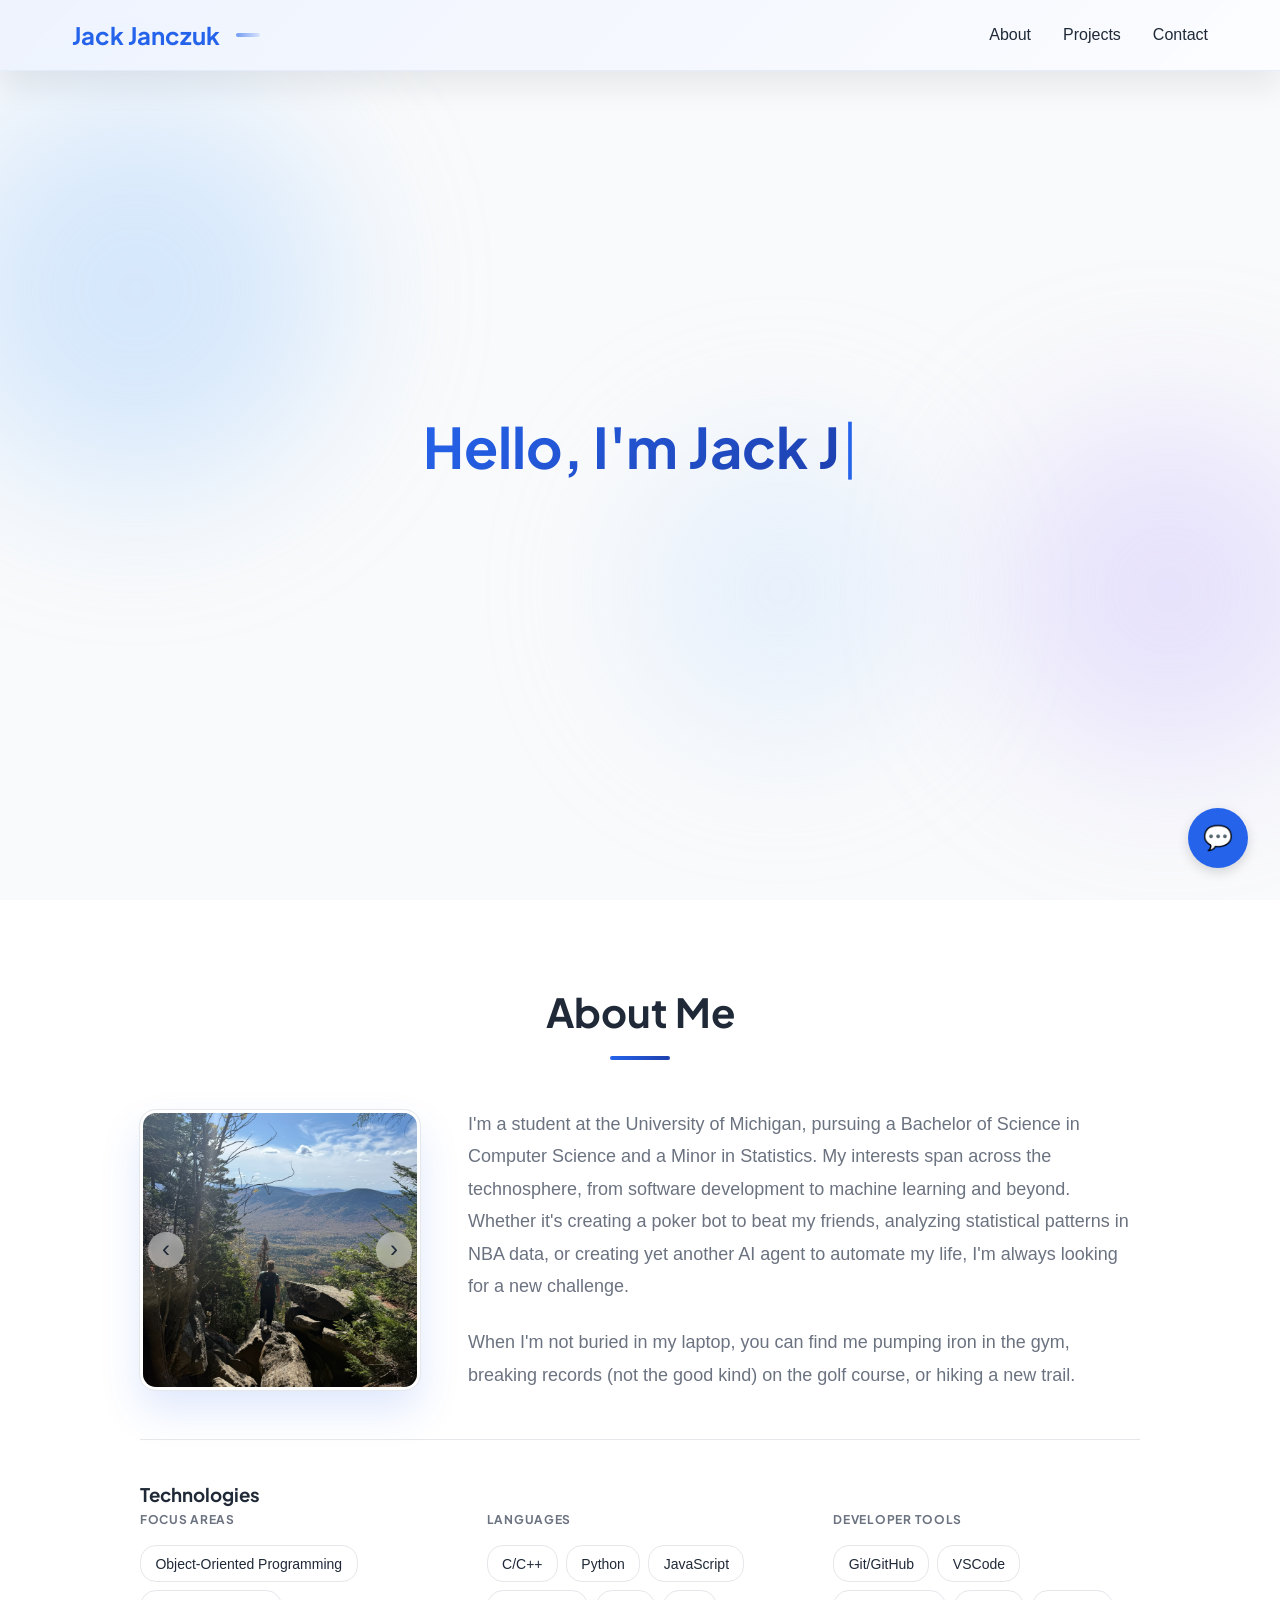
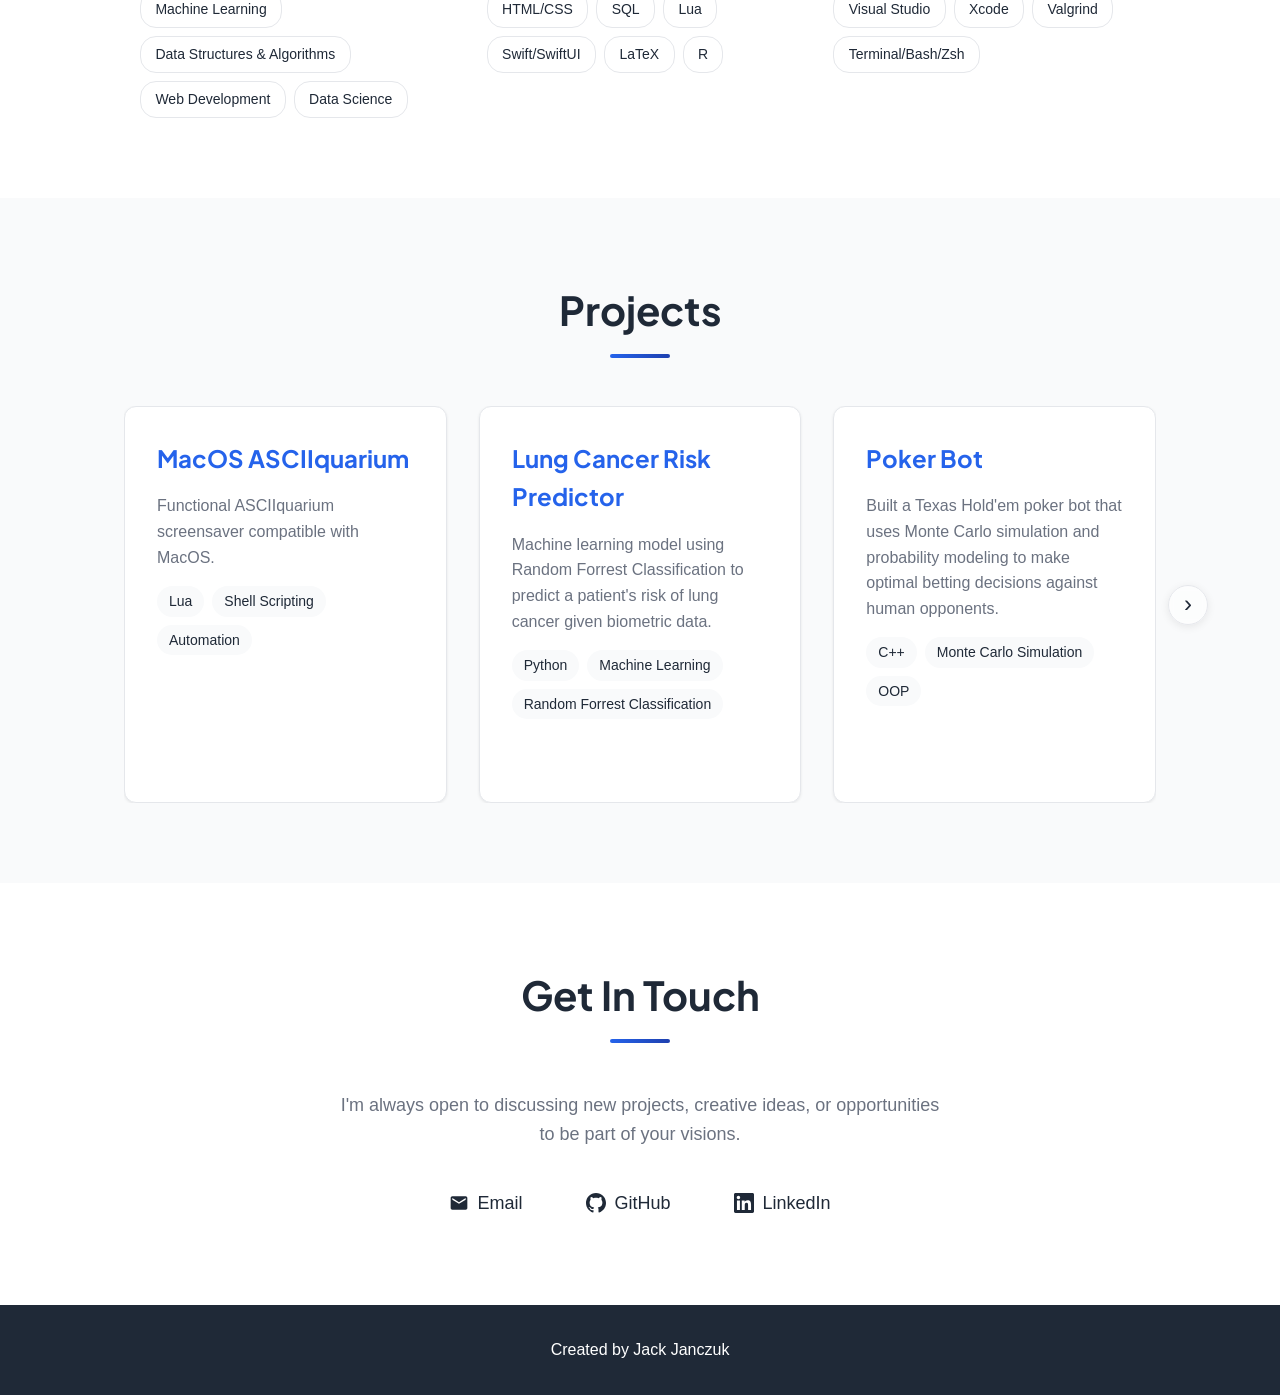
==== commit cf96a2f4: "edited comments" ====
--- a/index.html
+++ b/index.html
@@ -167,19 +167,16 @@
         <button class="social-toggle" aria-label="Contact me">💬</button>
         <div class="social-icons">
             <a href="mailto:jack.janczuk@gmail.com" class="social-icon email" aria-label="Email" title="Email">
-                <!-- Replace this SVG with your email icon -->
                 <svg xmlns="http://www.w3.org/2000/svg" viewBox="0 0 24 24">
                     <path d="M20 4H4c-1.1 0-1.99.9-1.99 2L2 18c0 1.1.9 2 2 2h16c1.1 0 2-.9 2-2V6c0-1.1-.9-2-2-2zm0 4l-8 5-8-5V6l8 5 8-5v2z"/>
                 </svg>
             </a>
             <a href="https://github.com/jnrjanczuk" target="_blank" class="social-icon github" aria-label="GitHub" title="GitHub">
-                <!-- Replace this SVG with your GitHub icon -->
                 <svg xmlns="http://www.w3.org/2000/svg" viewBox="0 0 24 24">
                     <path d="M12 0c-6.626 0-12 5.373-12 12 0 5.302 3.438 9.8 8.207 11.387.599.111.793-.261.793-.577v-2.234c-3.338.726-4.033-1.416-4.033-1.416-.546-1.387-1.333-1.756-1.333-1.756-1.089-.745.083-.729.083-.729 1.205.084 1.839 1.237 1.839 1.237 1.07 1.834 2.807 1.304 3.492.997.107-.775.418-1.305.762-1.604-2.665-.305-5.467-1.334-5.467-5.931 0-1.311.469-2.381 1.236-3.221-.124-.303-.535-1.524.117-3.176 0 0 1.008-.322 3.301 1.23.957-.266 1.983-.399 3.003-.404 1.02.005 2.047.138 3.006.404 2.291-1.552 3.297-1.23 3.297-1.23.653 1.653.242 2.874.118 3.176.77.84 1.235 1.911 1.235 3.221 0 4.609-2.807 5.624-5.479 5.921.43.372.823 1.102.823 2.222v3.293c0 .319.192.694.801.576 4.765-1.589 8.199-6.086 8.199-11.386 0-6.627-5.373-12-12-12z"/>
                 </svg>
             </a>
             <a href="https://linkedin.com/in/jackjanczuk" target="_blank" class="social-icon linkedin" aria-label="LinkedIn" title="LinkedIn">
-                <!-- Replace this SVG with your LinkedIn icon -->
                 <svg xmlns="http://www.w3.org/2000/svg" viewBox="0 0 24 24">
                     <path d="M20.447 20.452h-3.554v-5.569c0-1.328-.027-3.037-1.852-3.037-1.853 0-2.136 1.445-2.136 2.939v5.667H9.351V9h3.414v1.561h.046c.477-.9 1.637-1.85 3.37-1.85 3.601 0 4.267 2.37 4.267 5.455v6.286zM5.337 7.433c-1.144 0-2.063-.926-2.063-2.065 0-1.138.92-2.063 2.063-2.063 1.14 0 2.064.925 2.064 2.063 0 1.139-.925 2.065-2.064 2.065zm1.782 13.019H3.555V9h3.564v11.452zM22.225 0H1.771C.792 0 0 .774 0 1.729v20.542C0 23.227.792 24 1.771 24h20.451C23.2 24 24 23.227 24 22.271V1.729C24 .774 23.2 0 22.222 0h.003z"/>
                 </svg>
@@ -199,7 +196,6 @@
                 </div>
                 <div class="project-modal-body">
                     <div class="project-modal-details" id="modalDetails">
-                        <!-- Additional project details will be added here -->
                     </div>
                 </div>
             </div>
@@ -207,7 +203,7 @@
     </div>
 
     <script>
-        // Project data - you can expand this with more details for each project
+        // Project data
         const projects = [
             {
                 title: "MacOS ASCIIquarium",
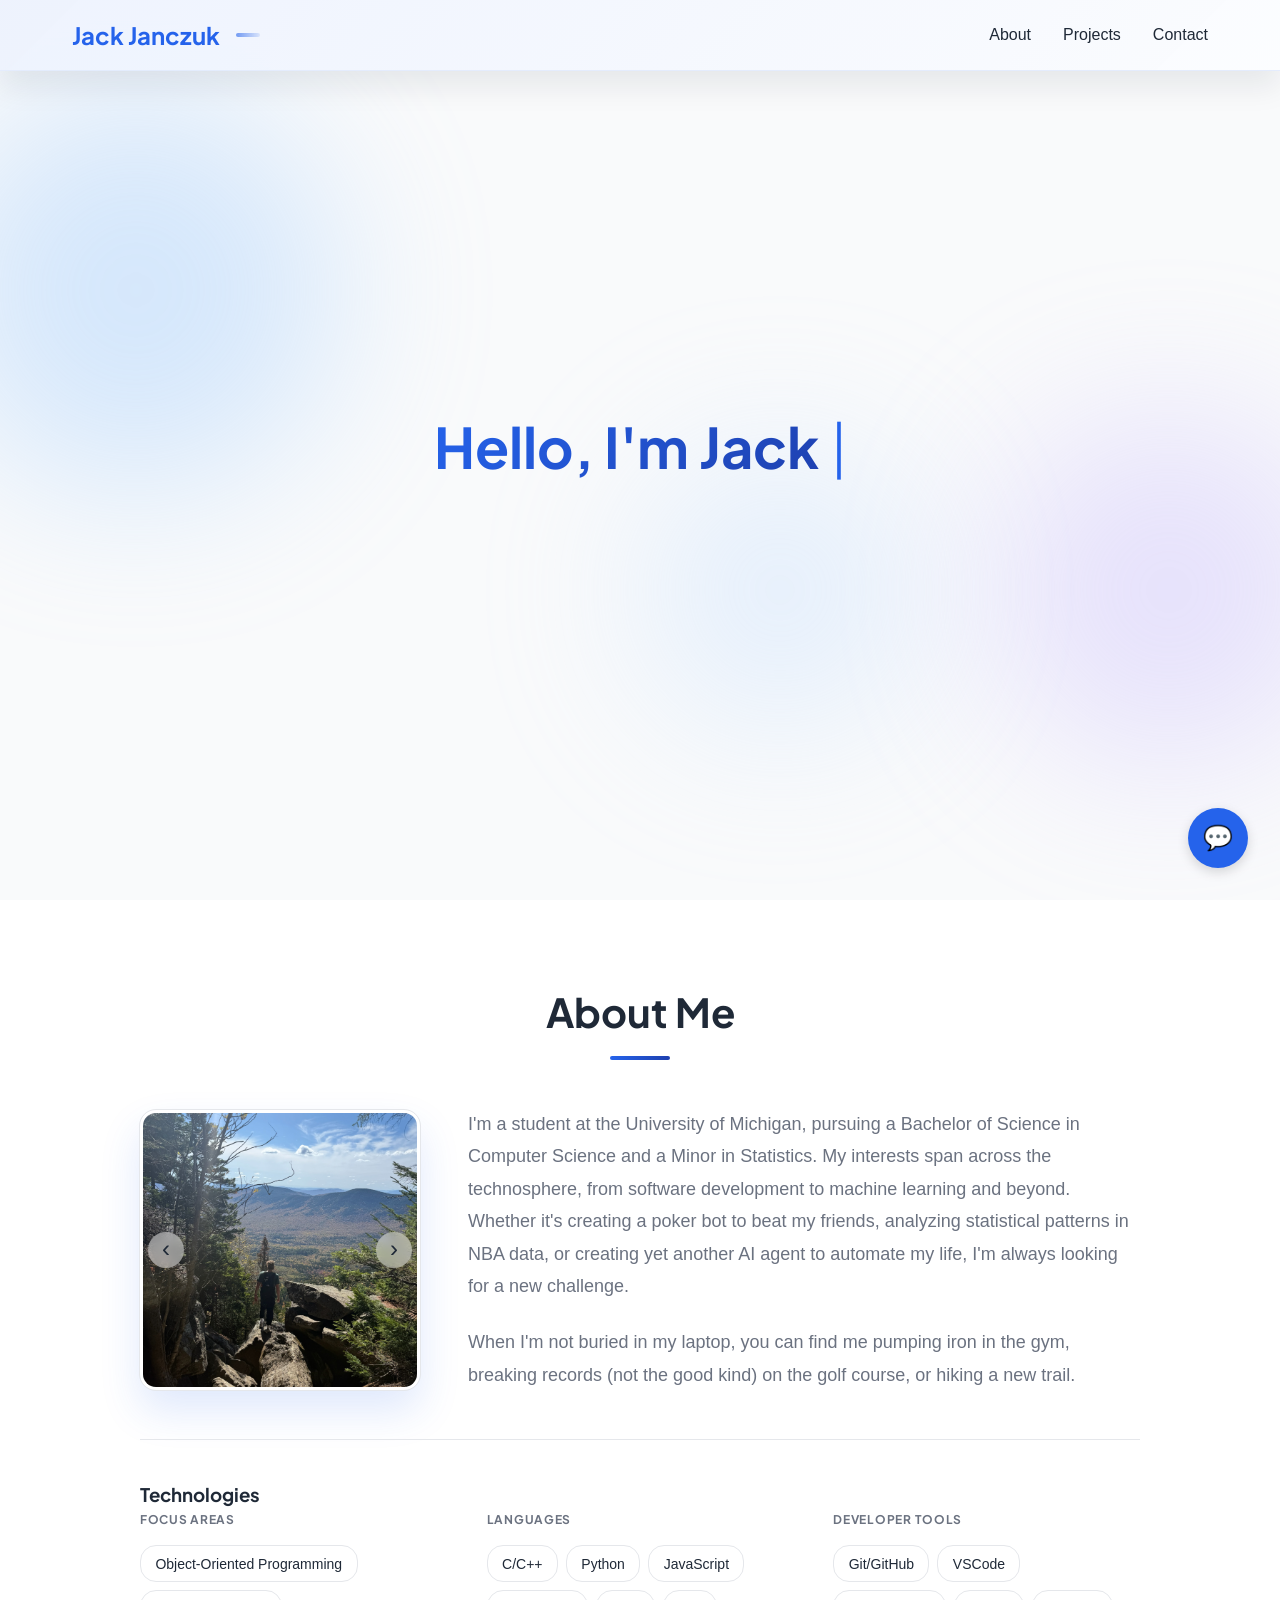
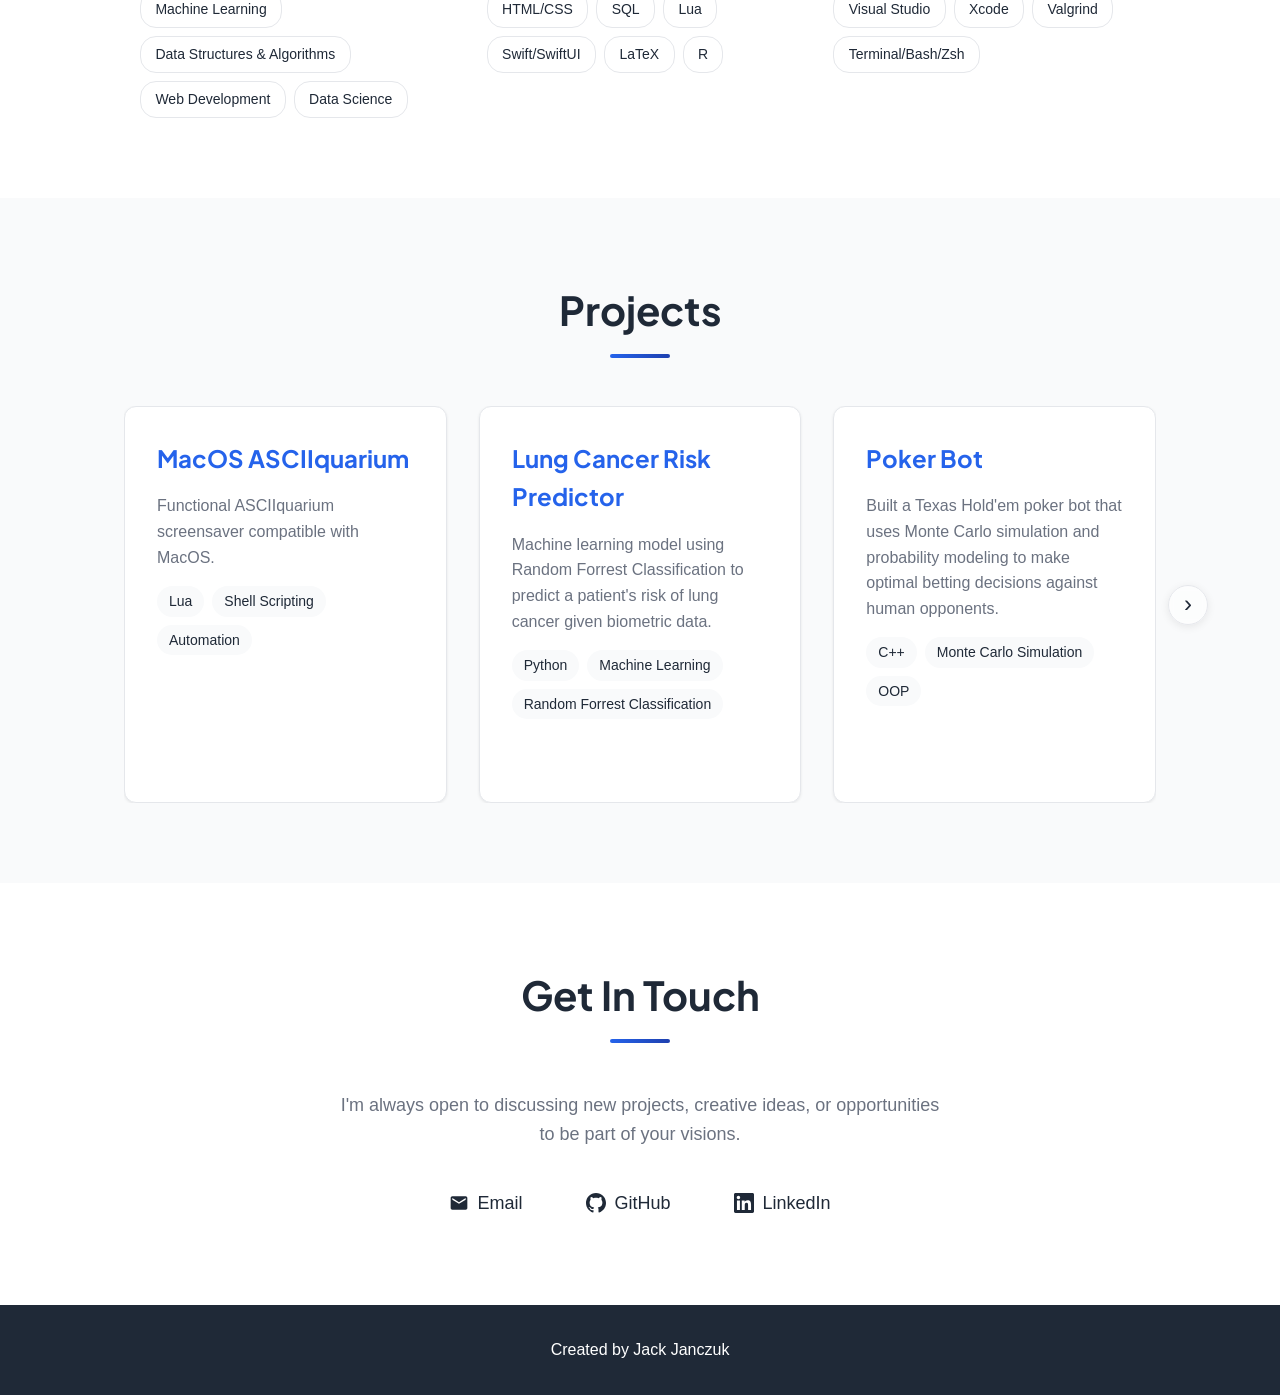
==== commit 8f46eda9: "highlight contact link when at the bottom of the page; hide logo before in mobile view" ====
--- a/index.html
+++ b/index.html
@@ -457,6 +457,7 @@
 
         function updateActiveNav() {
             const scrollPos = window.scrollY + 120;
+            const isAtBottom = window.scrollY >= document.body.scrollHeight - window.innerHeight - 100;
             let current = '';
 
             sections.forEach((section) => {
@@ -464,6 +465,11 @@
                     current = section.getAttribute('id');
                 }
             });
+
+            // If at the bottom and Contact exists, ensure Contact is highlighted
+            if (isAtBottom && document.getElementById('contact')) {
+                current = 'contact';
+            }
 
             navLinks.forEach((link) => {
                 link.classList.toggle('active', link.getAttribute('href') === `#${current}`);
--- a/styles.css
+++ b/styles.css
@@ -963,6 +963,10 @@
 
 /* Responsive */
 @media (max-width: 768px) {
+    nav .logo::before {
+        display: none;
+    }
+
     nav ul {
         gap: 1rem;
         font-size: 0.9rem;
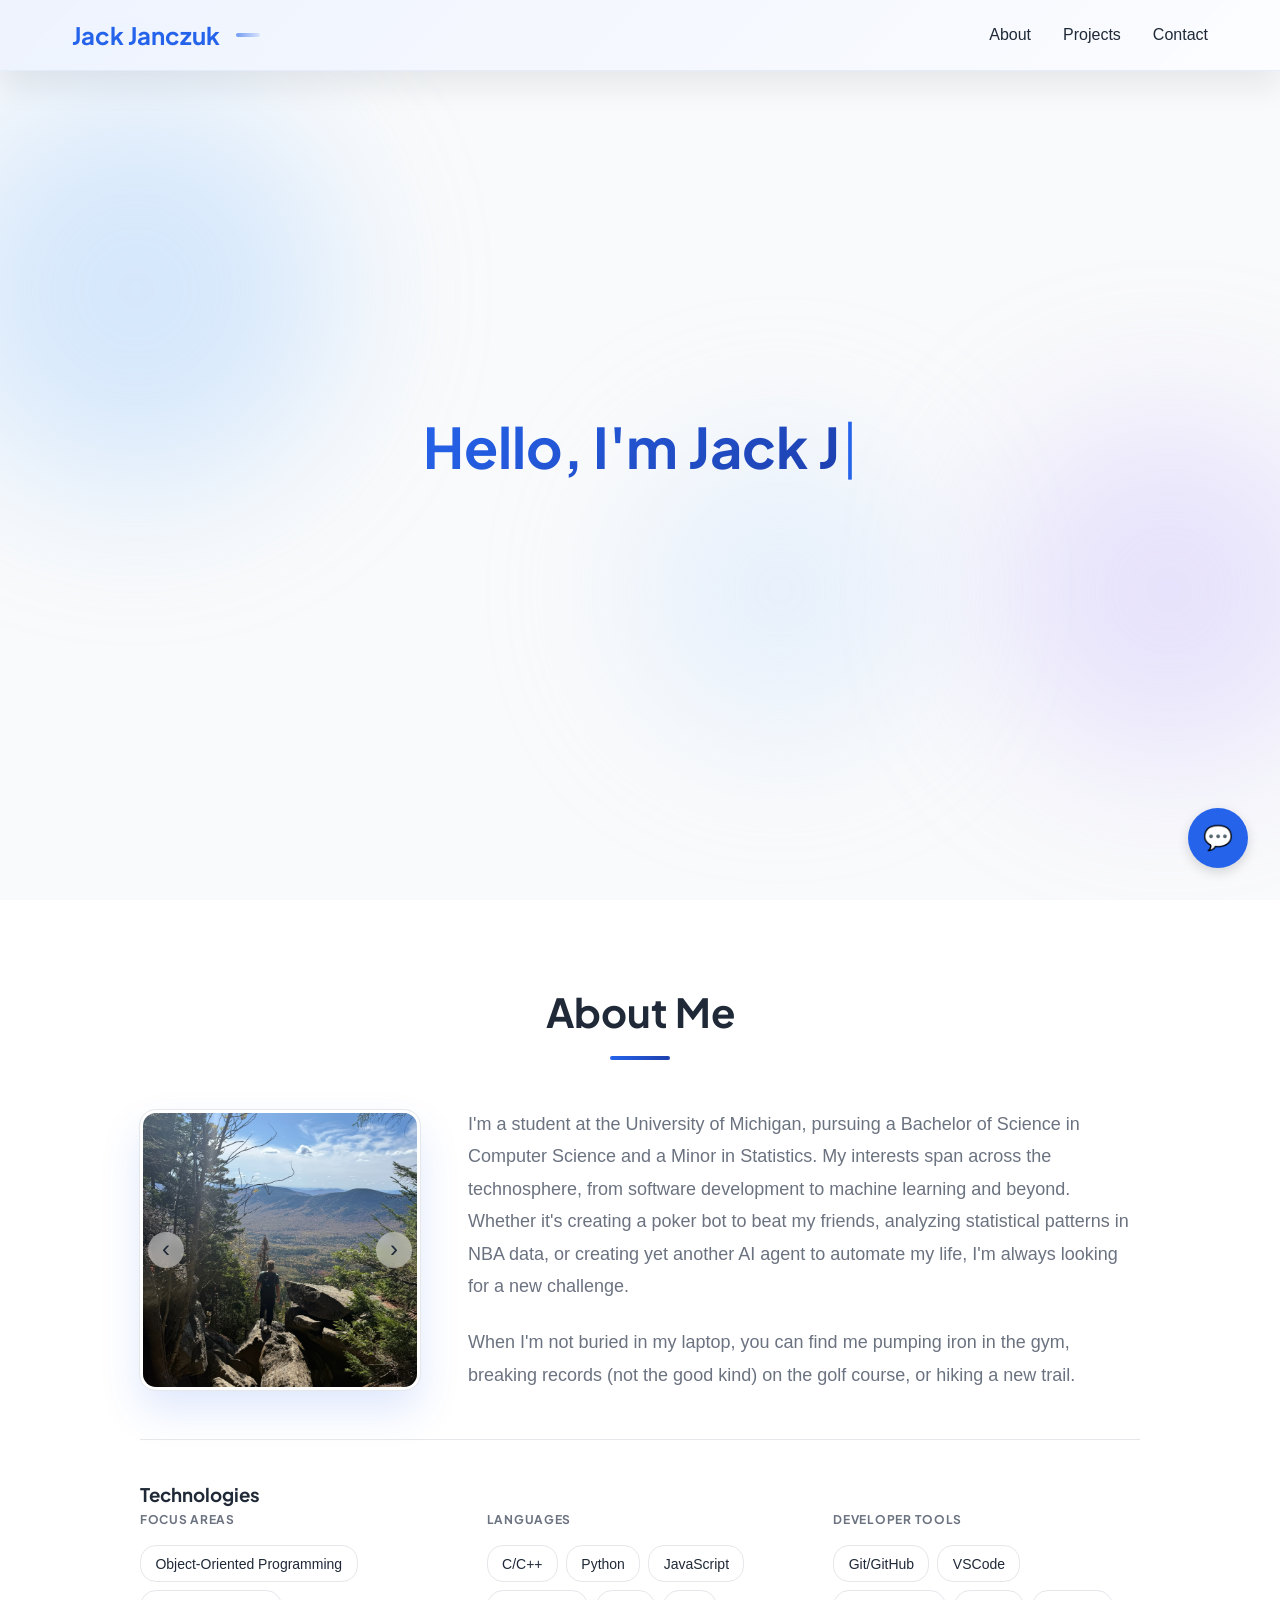
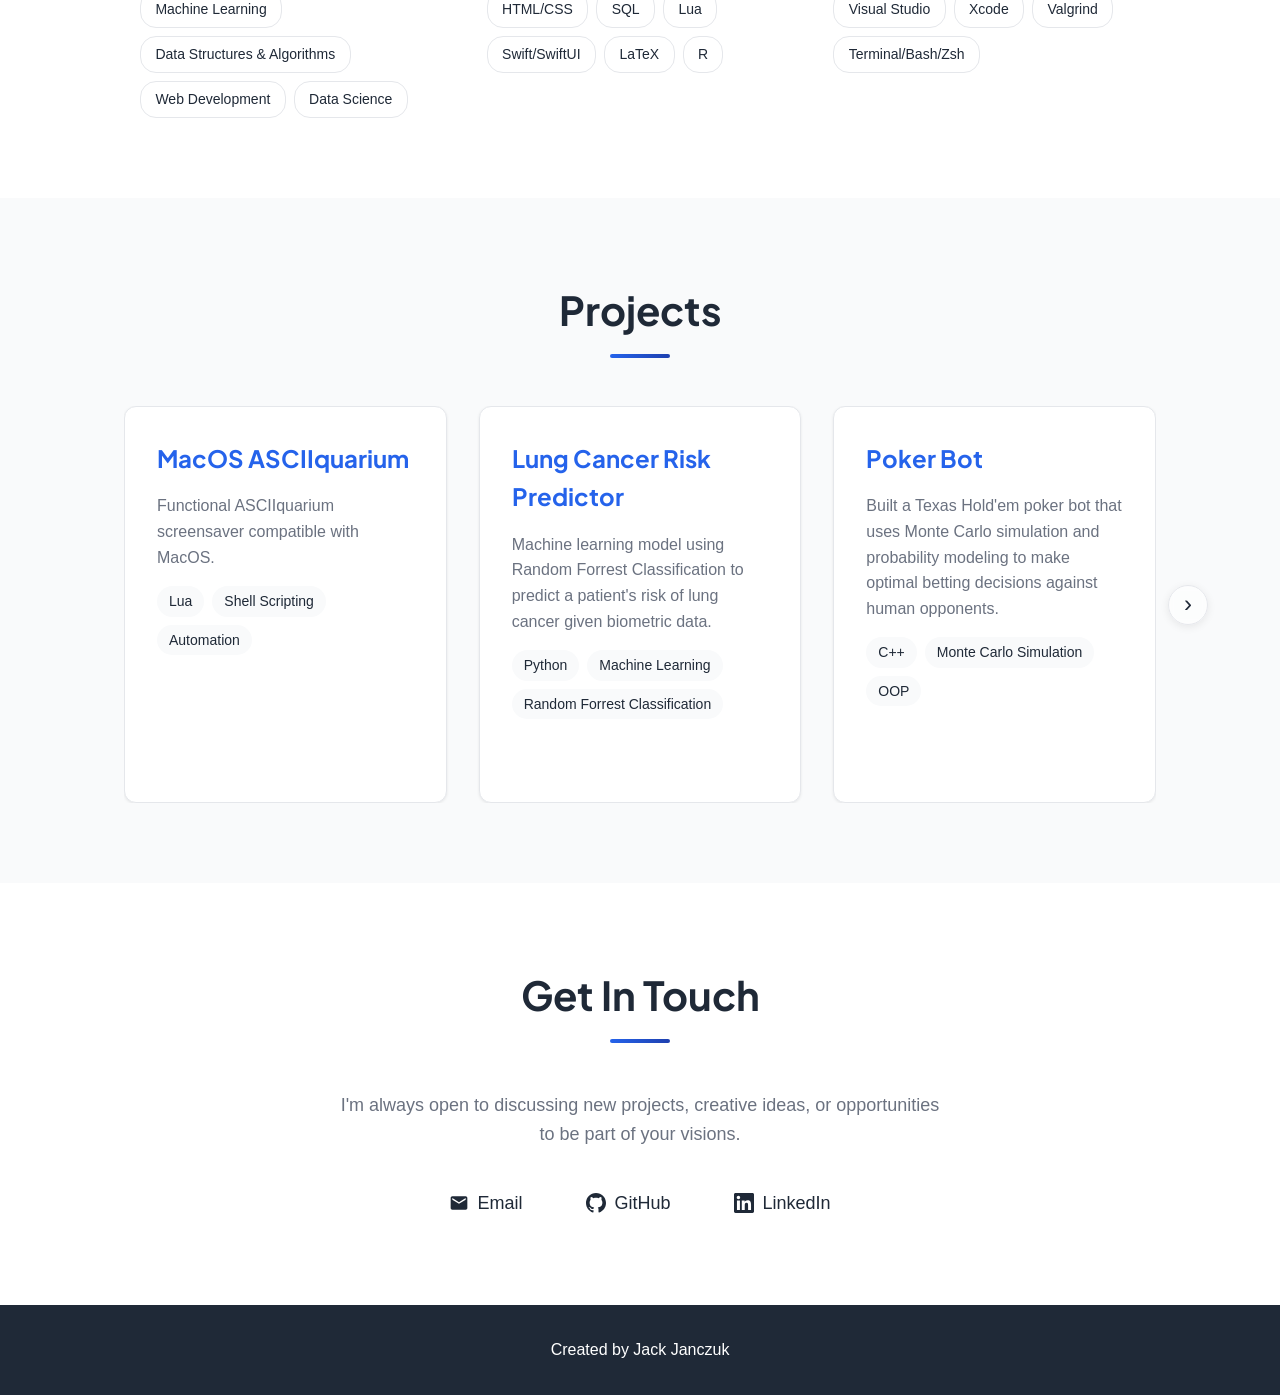
==== commit 431a93e9: "swapped headshot in image carousel" ====
--- a/index.html
+++ b/index.html
@@ -506,9 +506,9 @@
 
             const photos = [
                 { src: 'images/IMG_0041.JPG', alt: 'Jack Janczuk' },
+                { src: 'images/square.jpeg', alt: 'Jack Janczuk' },
                 { src: 'images/IMG_4346.jpeg', alt: 'Jack Janczuk' },
-                { src: 'images/IMG_0625.JPG', alt: 'Jack Janczuk' },
-                { src: 'images/DSC_7346.jpeg', alt: 'Jack Janczuk' }
+                { src: 'images/IMG_0625.JPG', alt: 'Jack Janczuk' }
             ];
 
             let currentIndex = 0;
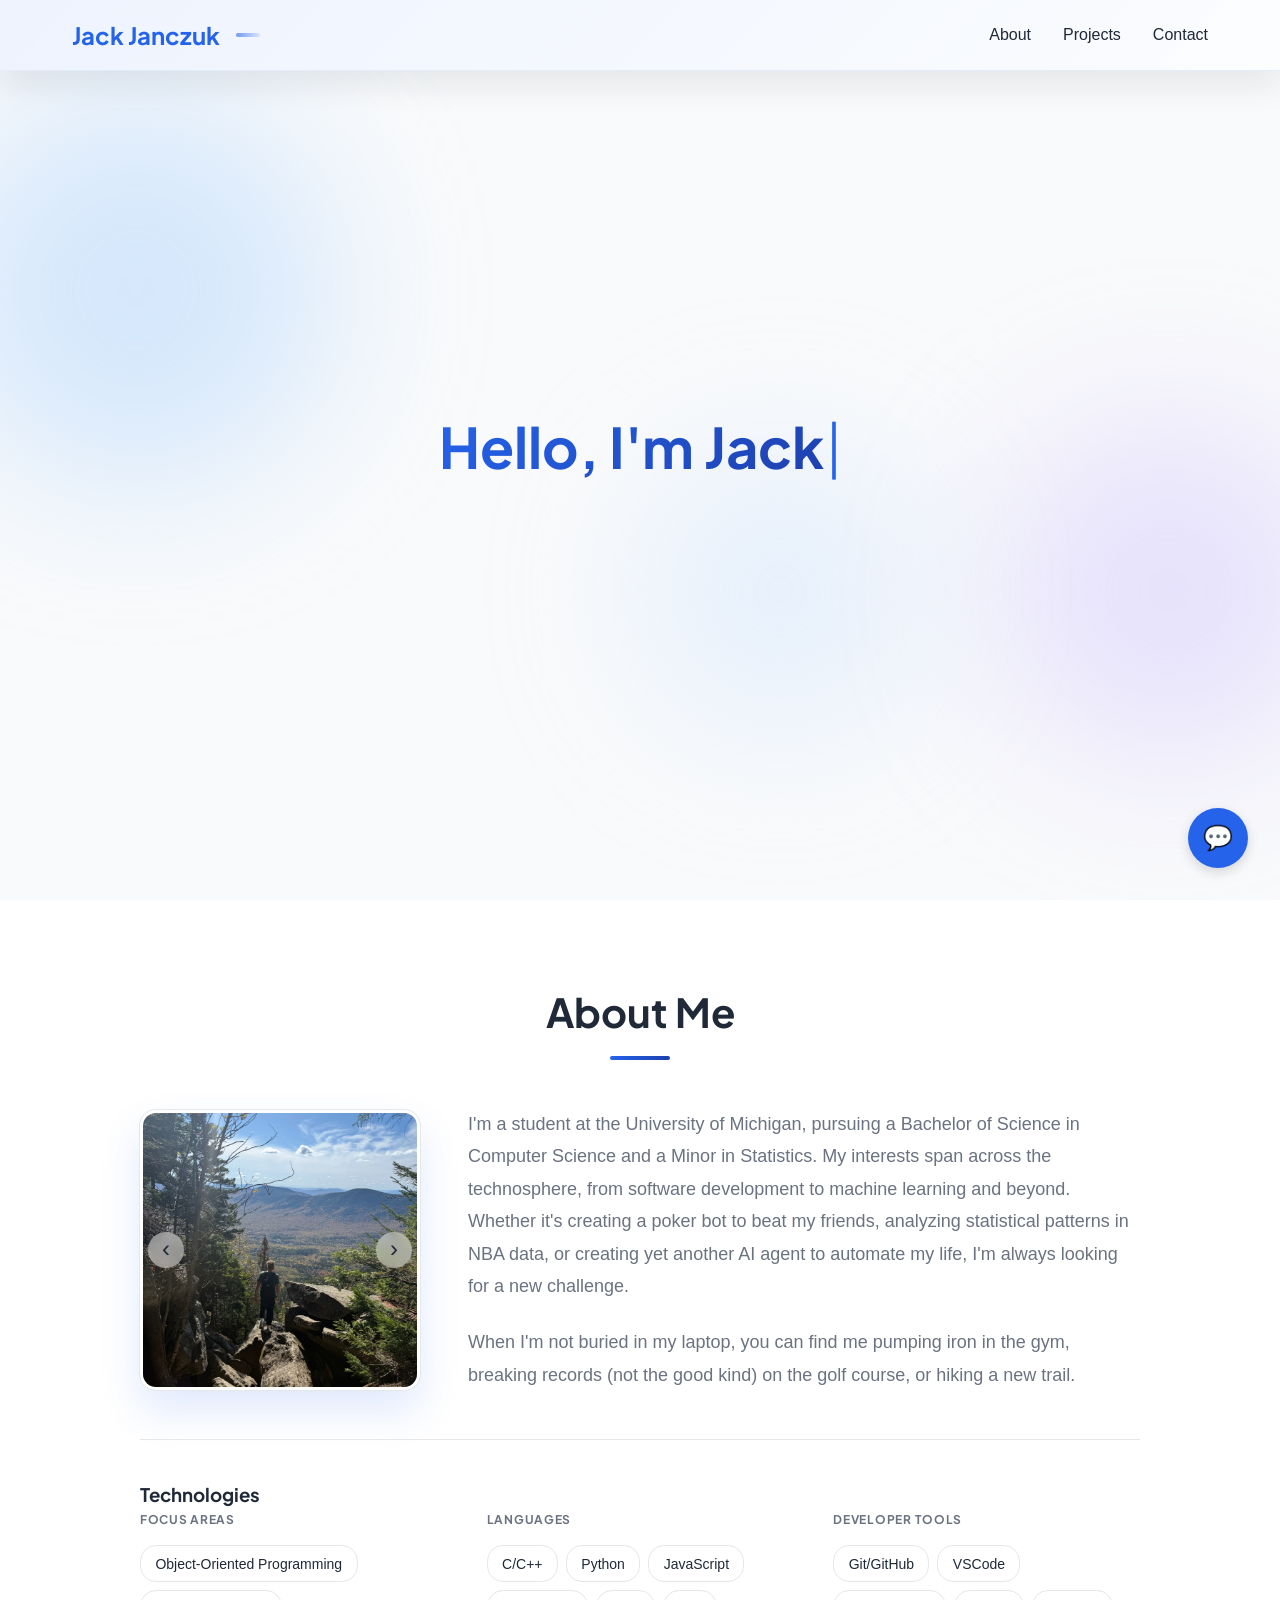
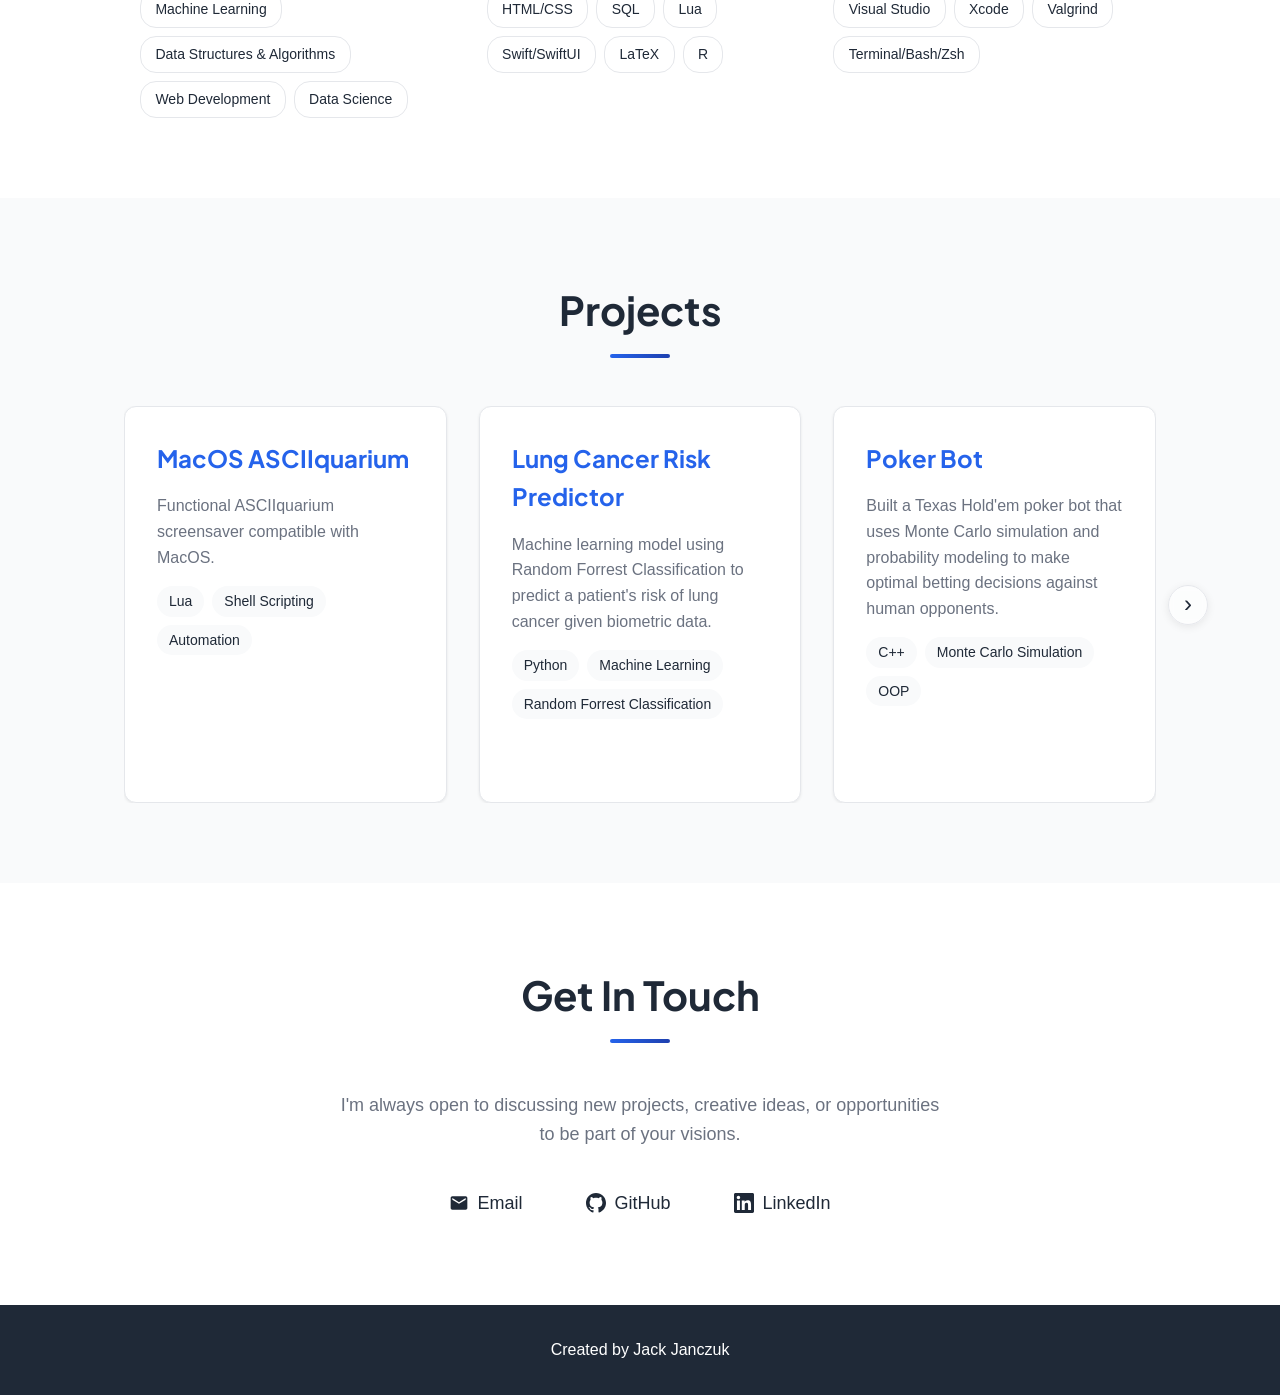
==== commit 41771f1b: "rotated image carousel order" ====
--- a/index.html
+++ b/index.html
@@ -505,8 +505,8 @@
             if (!img || !prevBtn || !nextBtn) return;
 
             const photos = [
+                { src: 'images/square.jpeg', alt: 'Jack Janczuk' },
                 { src: 'images/IMG_0041.JPG', alt: 'Jack Janczuk' },
-                { src: 'images/square.jpeg', alt: 'Jack Janczuk' },
                 { src: 'images/IMG_4346.jpeg', alt: 'Jack Janczuk' },
                 { src: 'images/IMG_0625.JPG', alt: 'Jack Janczuk' }
             ];
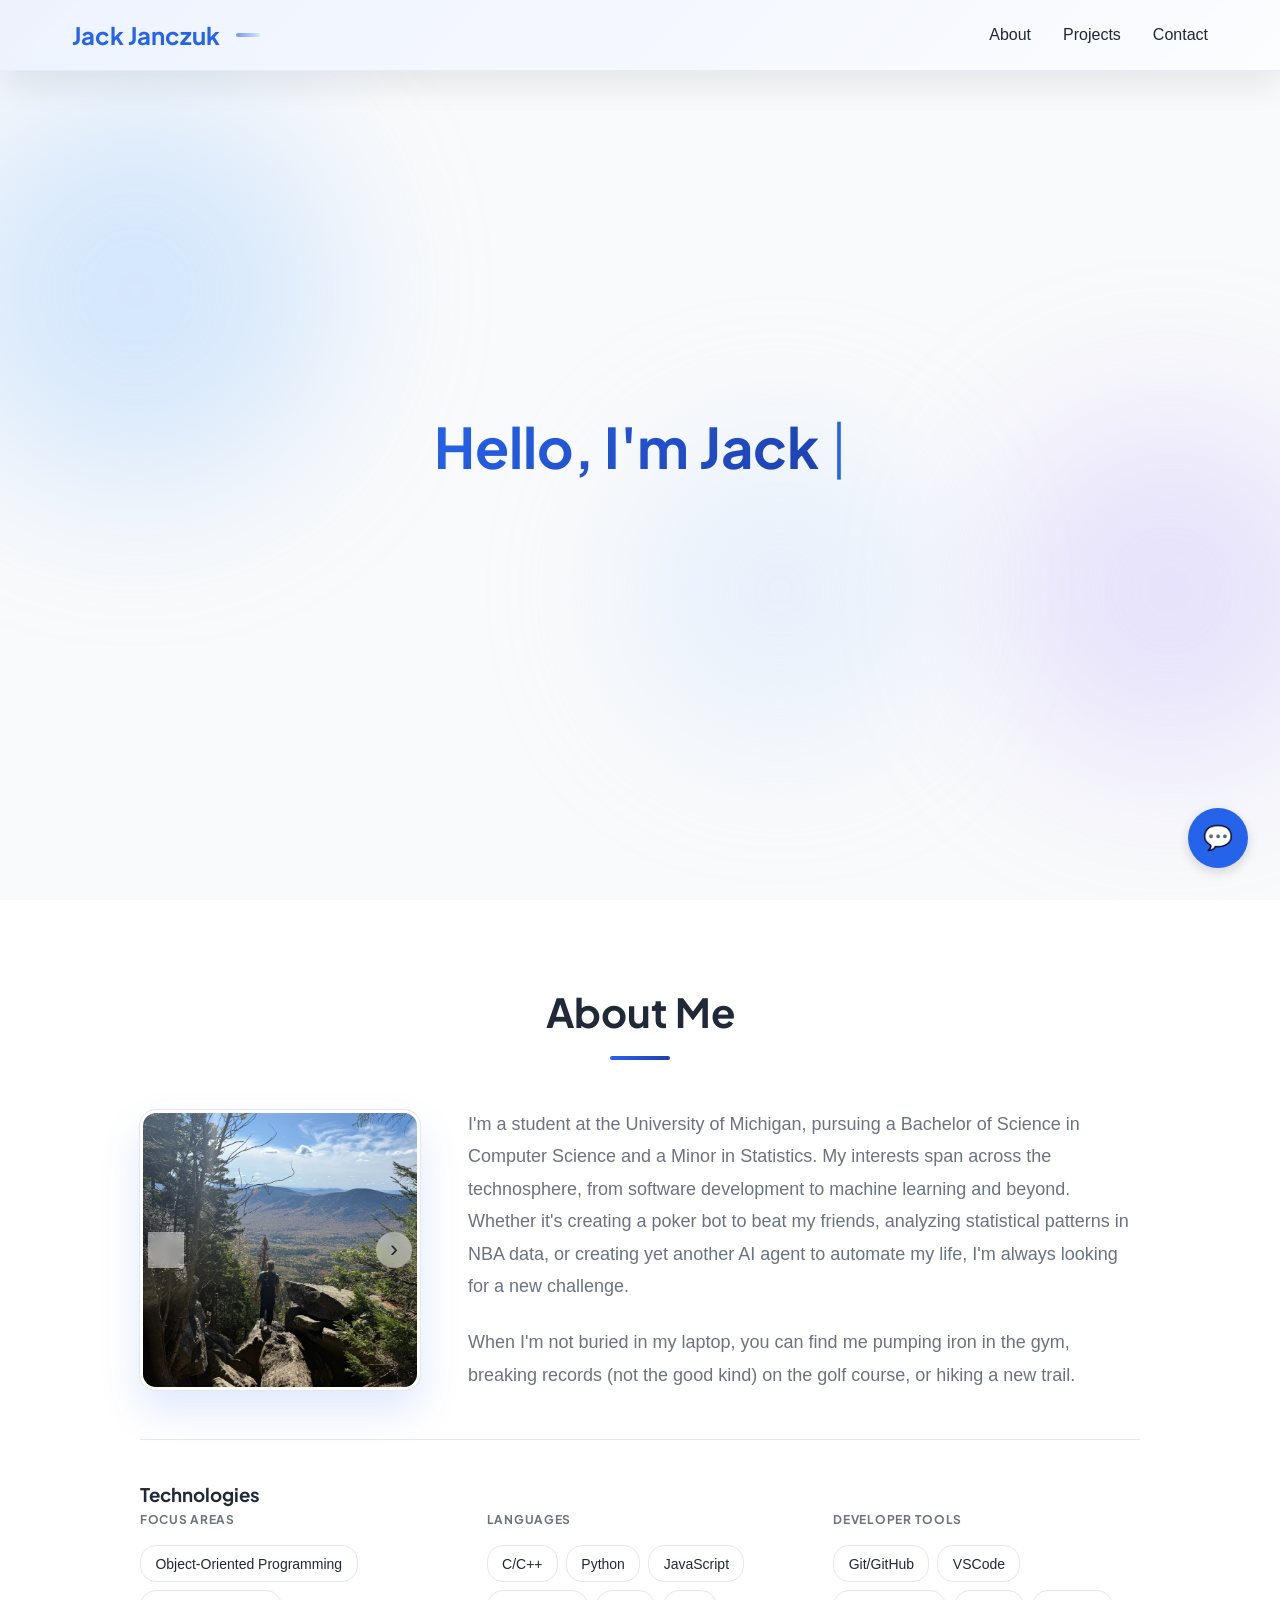
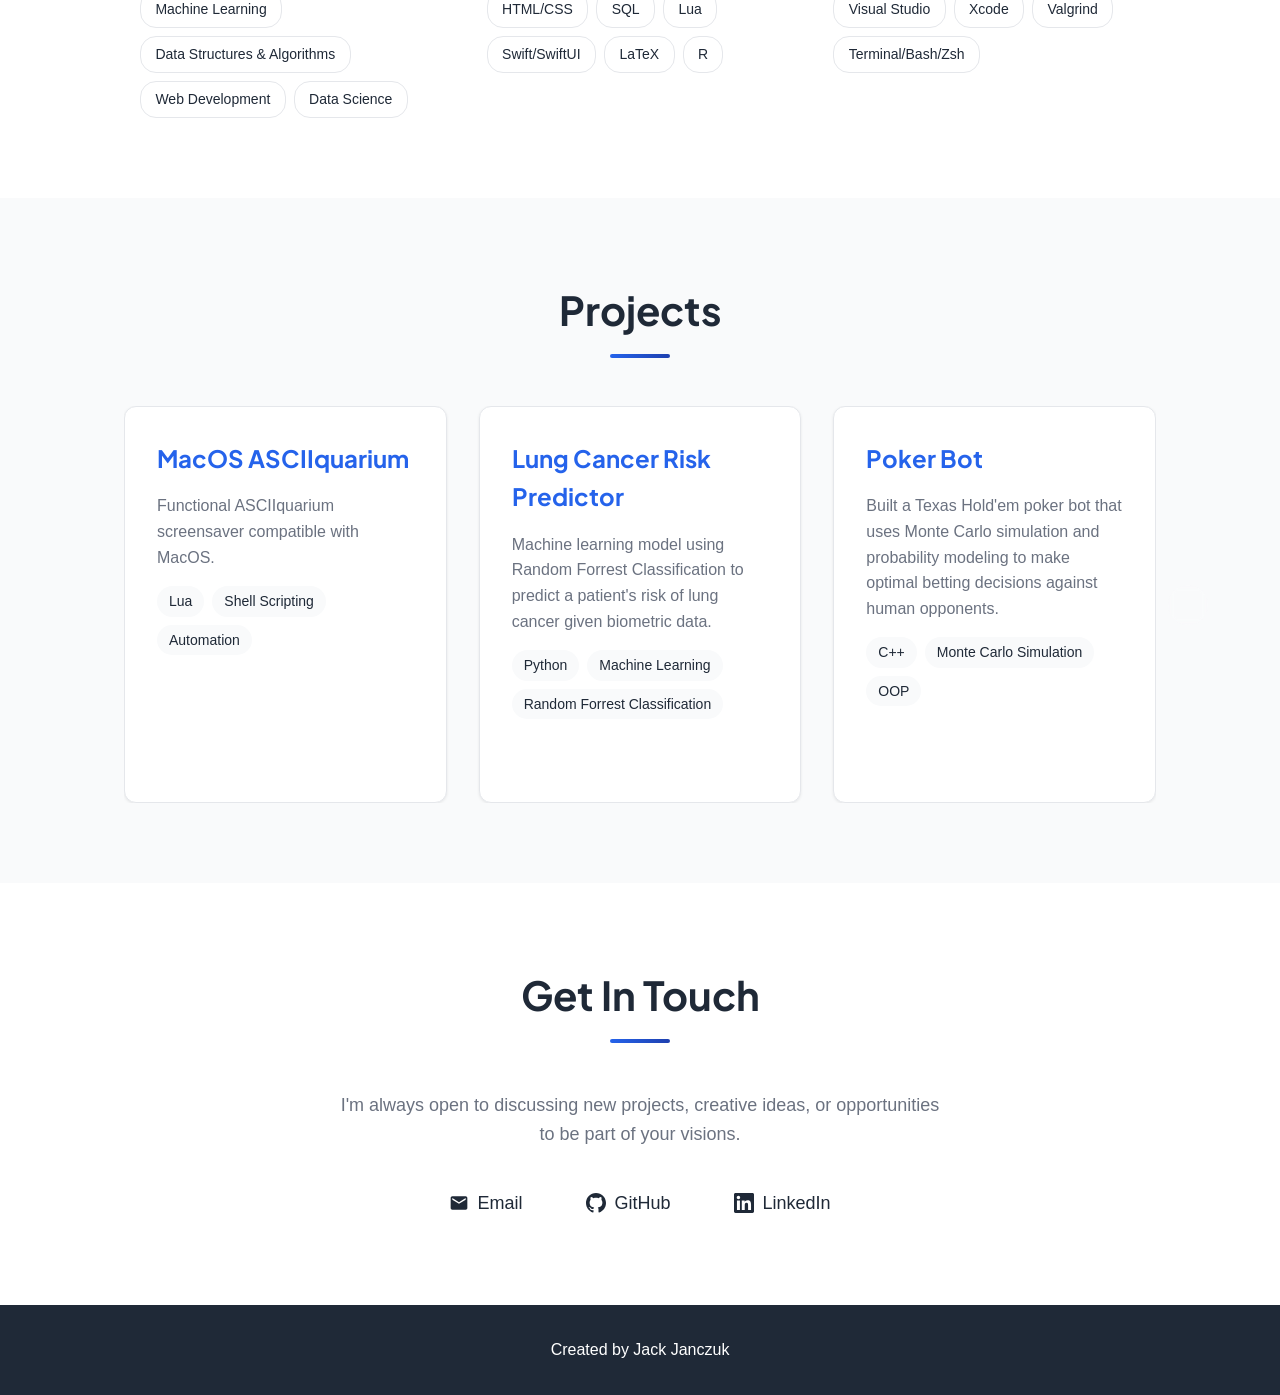
==== commit de004549: "reverted to original image carousel order" ====
--- a/index.html
+++ b/index.html
@@ -505,8 +505,8 @@
             if (!img || !prevBtn || !nextBtn) return;
 
             const photos = [
+                { src: 'images/IMG_0041.JPG', alt: 'Jack Janczuk' },
                 { src: 'images/square.jpeg', alt: 'Jack Janczuk' },
-                { src: 'images/IMG_0041.JPG', alt: 'Jack Janczuk' },
                 { src: 'images/IMG_4346.jpeg', alt: 'Jack Janczuk' },
                 { src: 'images/IMG_0625.JPG', alt: 'Jack Janczuk' }
             ];
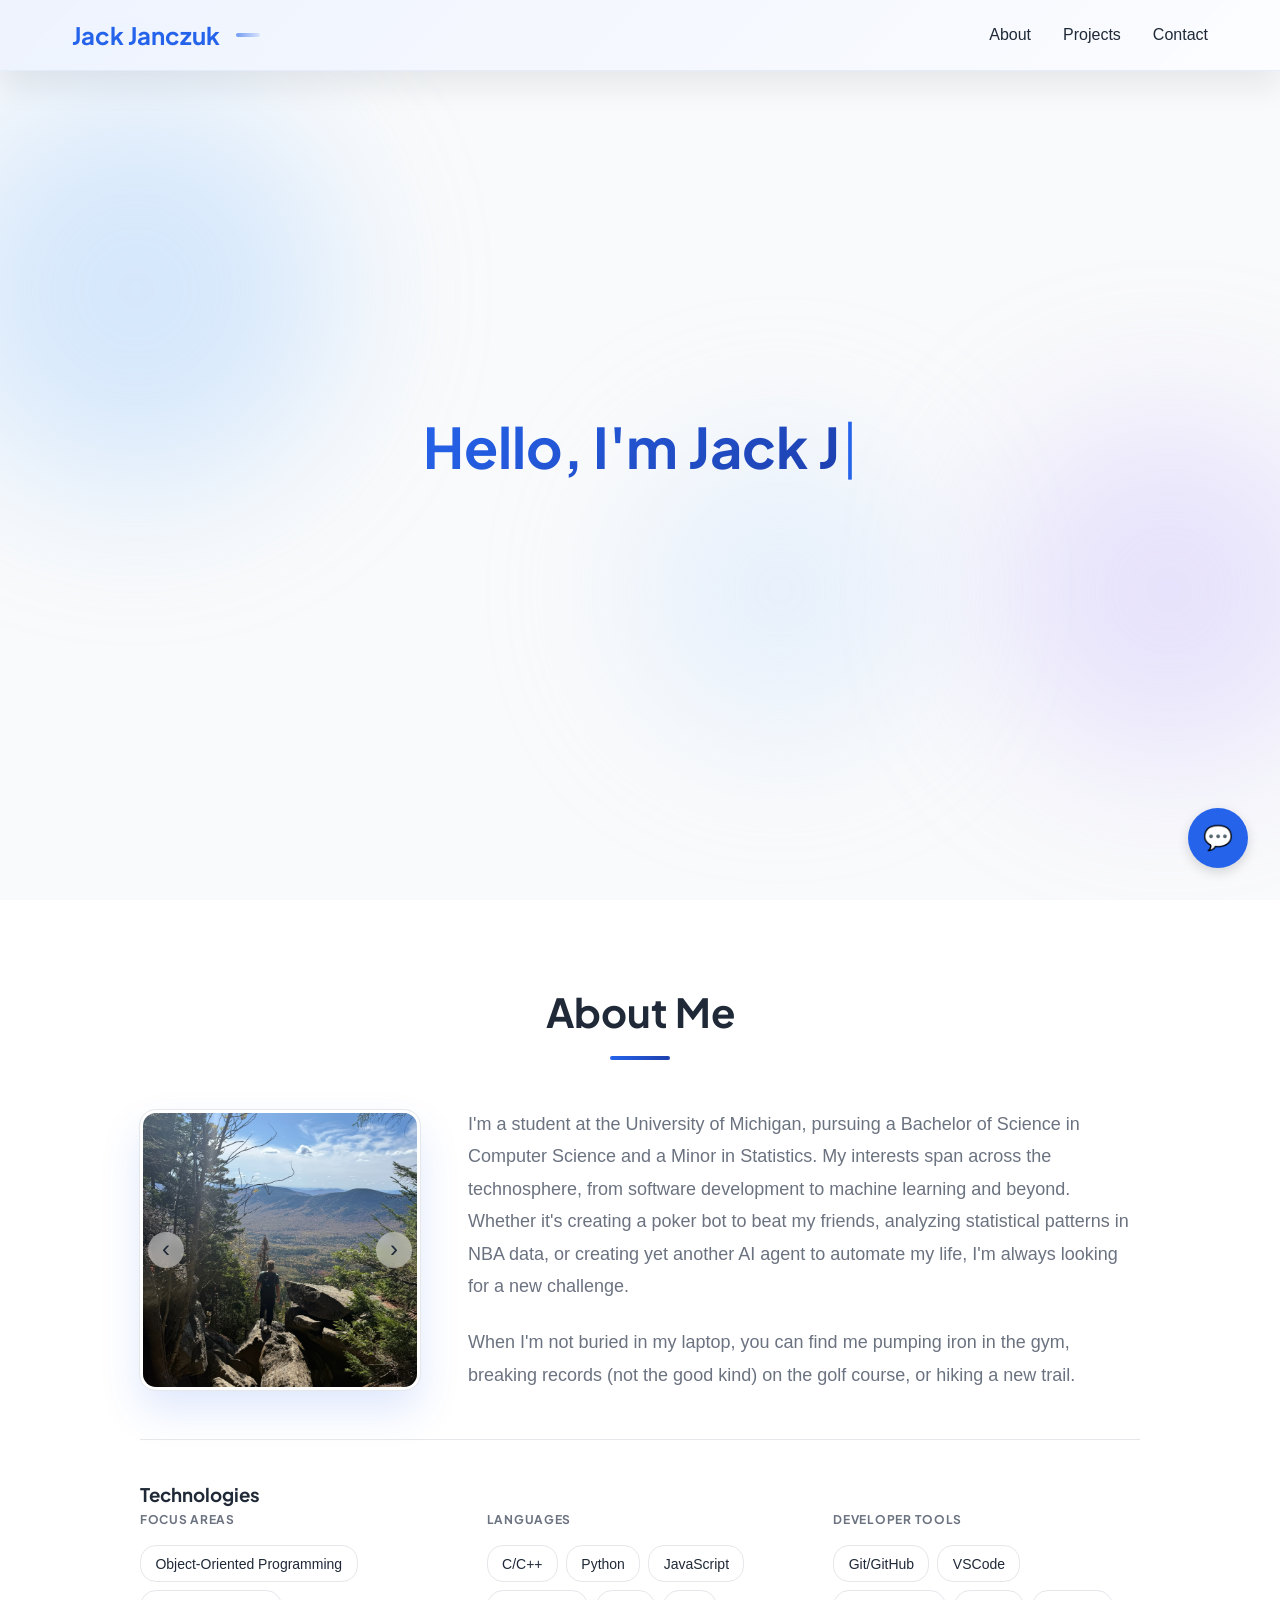
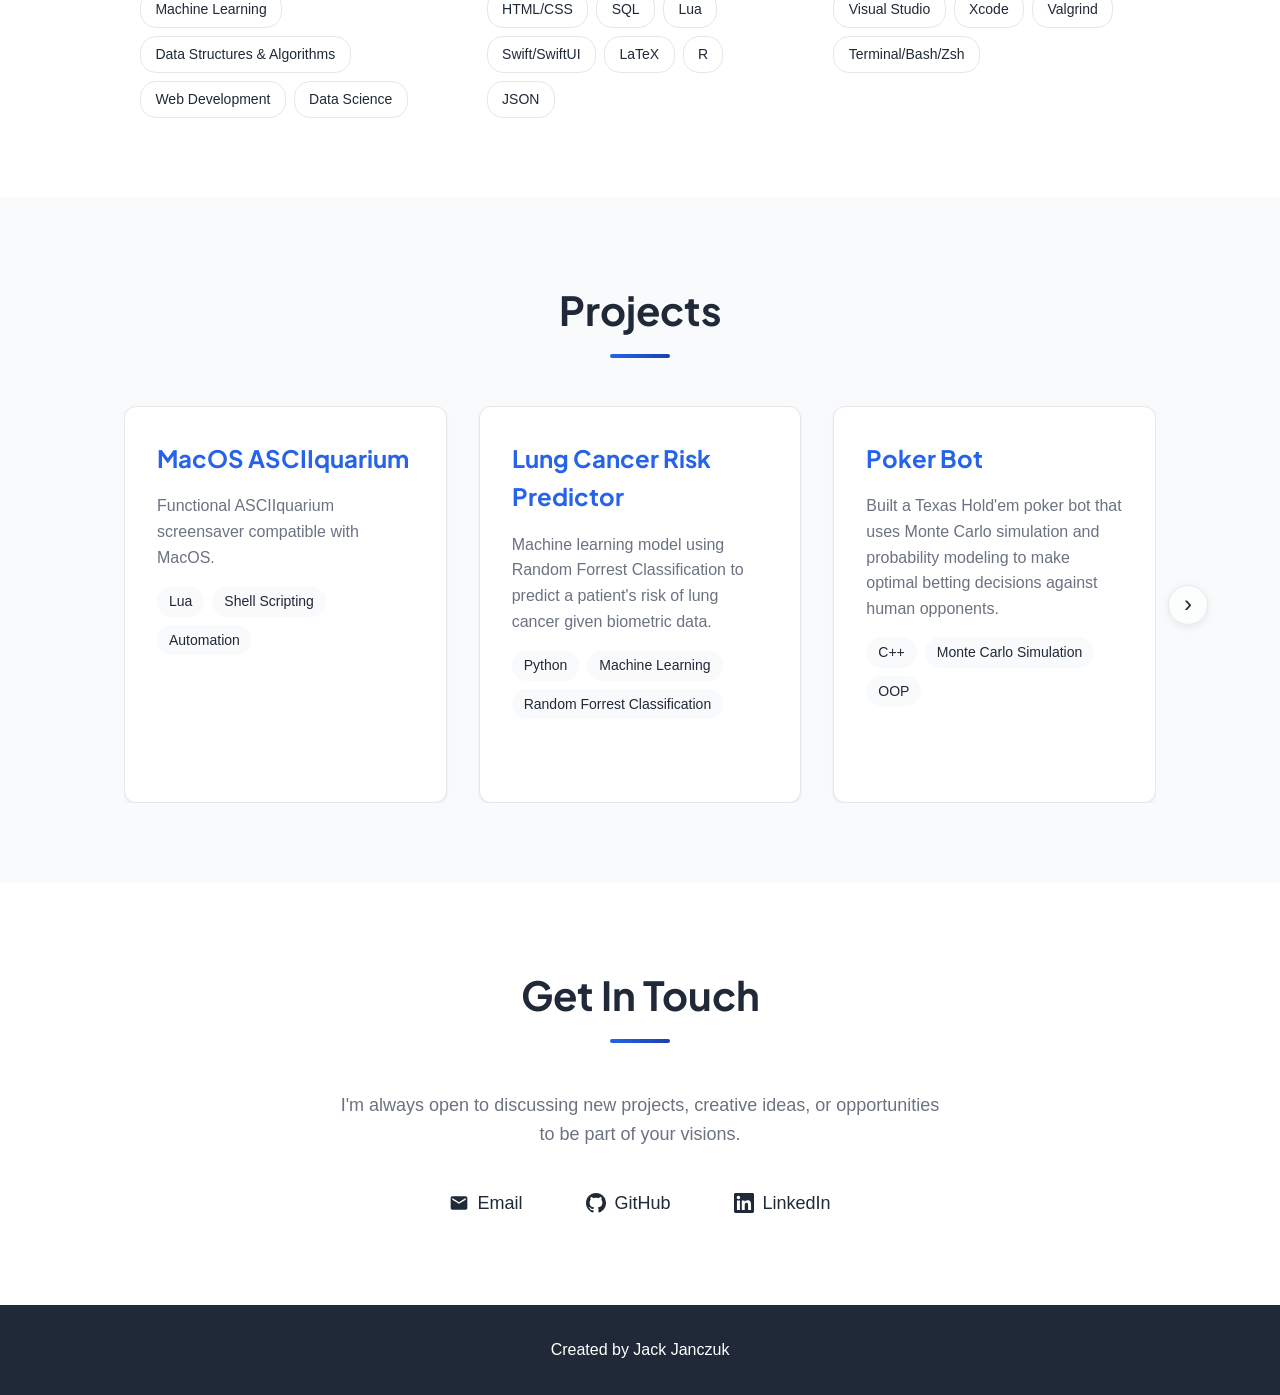
==== commit 59e5b67f: "add JSON to tech stack" ====
--- a/index.html
+++ b/index.html
@@ -91,6 +91,7 @@
                             <span class="tech-pill">Swift/SwiftUI</span>
                             <span class="tech-pill">LaTeX</span>
                             <span class="tech-pill">R</span>
+                            <span class="tech-pill">JSON</span>
                         </div>
                     </div>
                     <div class="technologies-group">
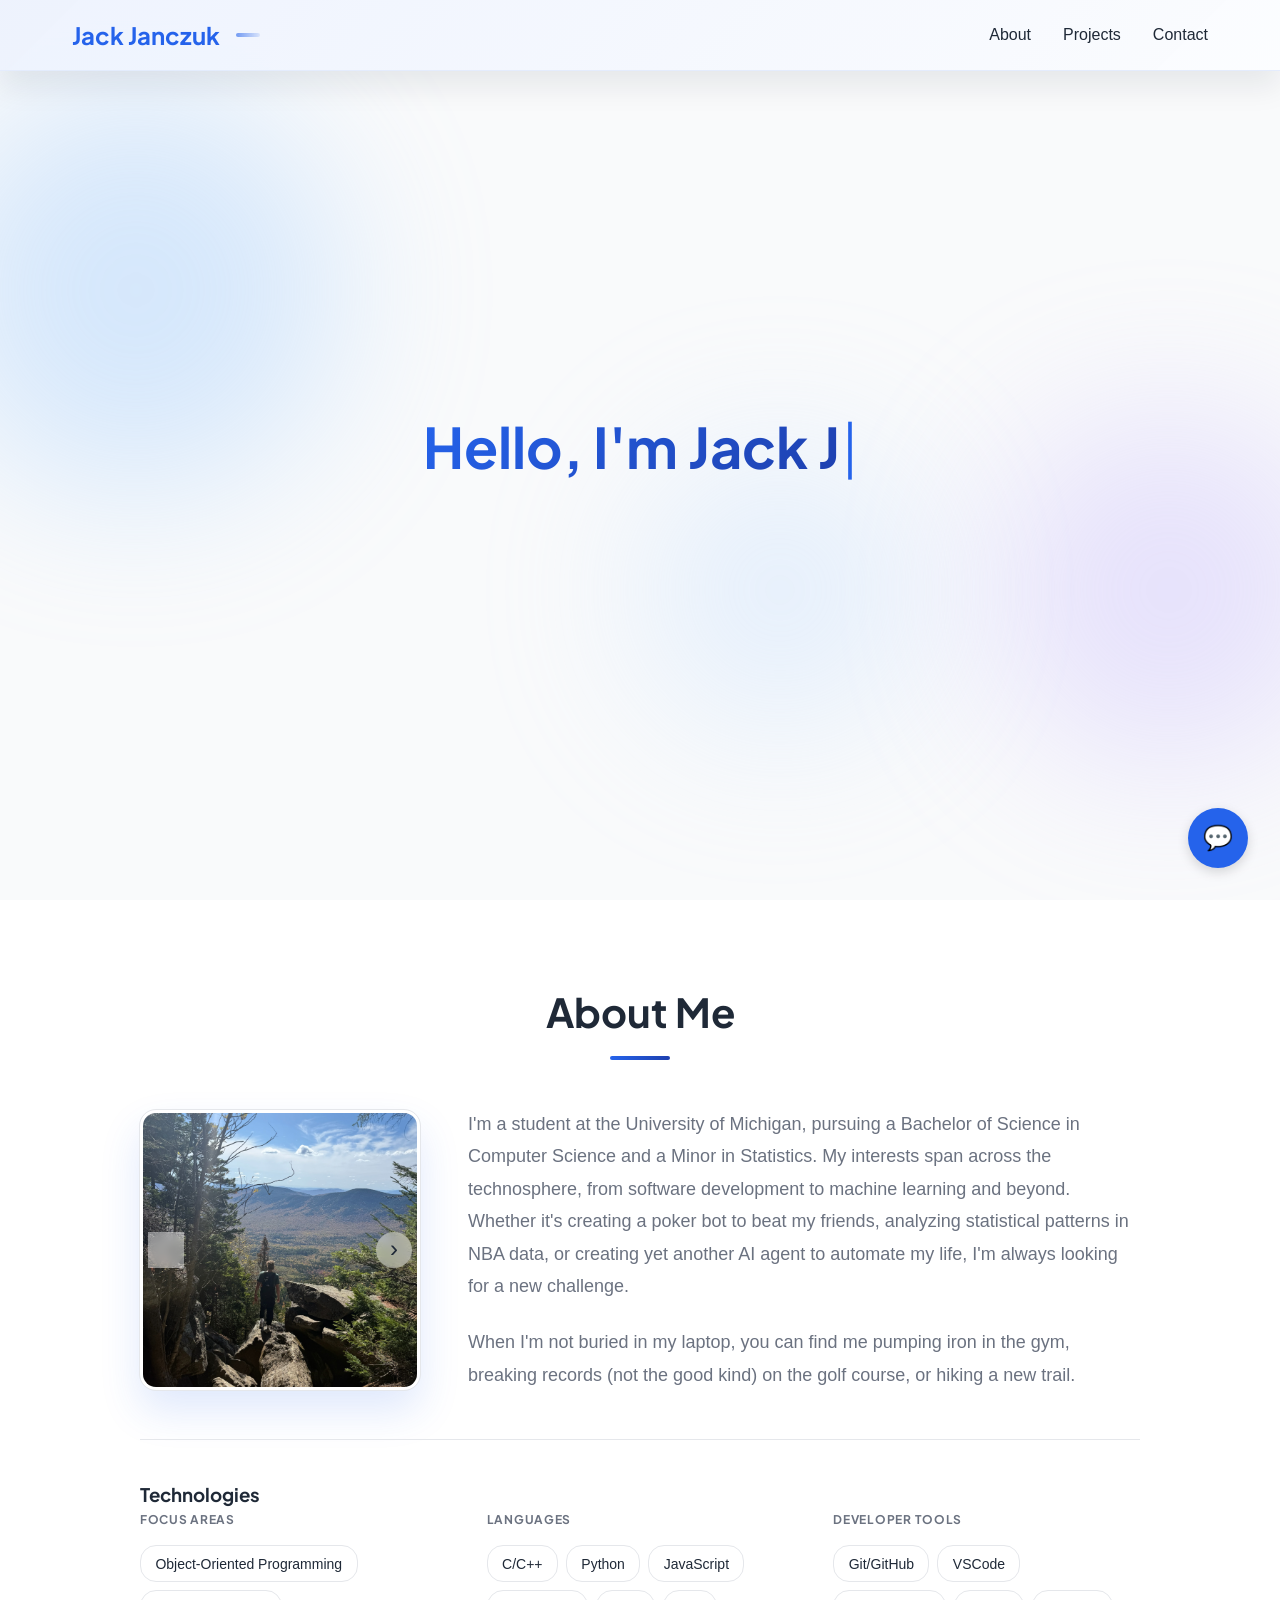
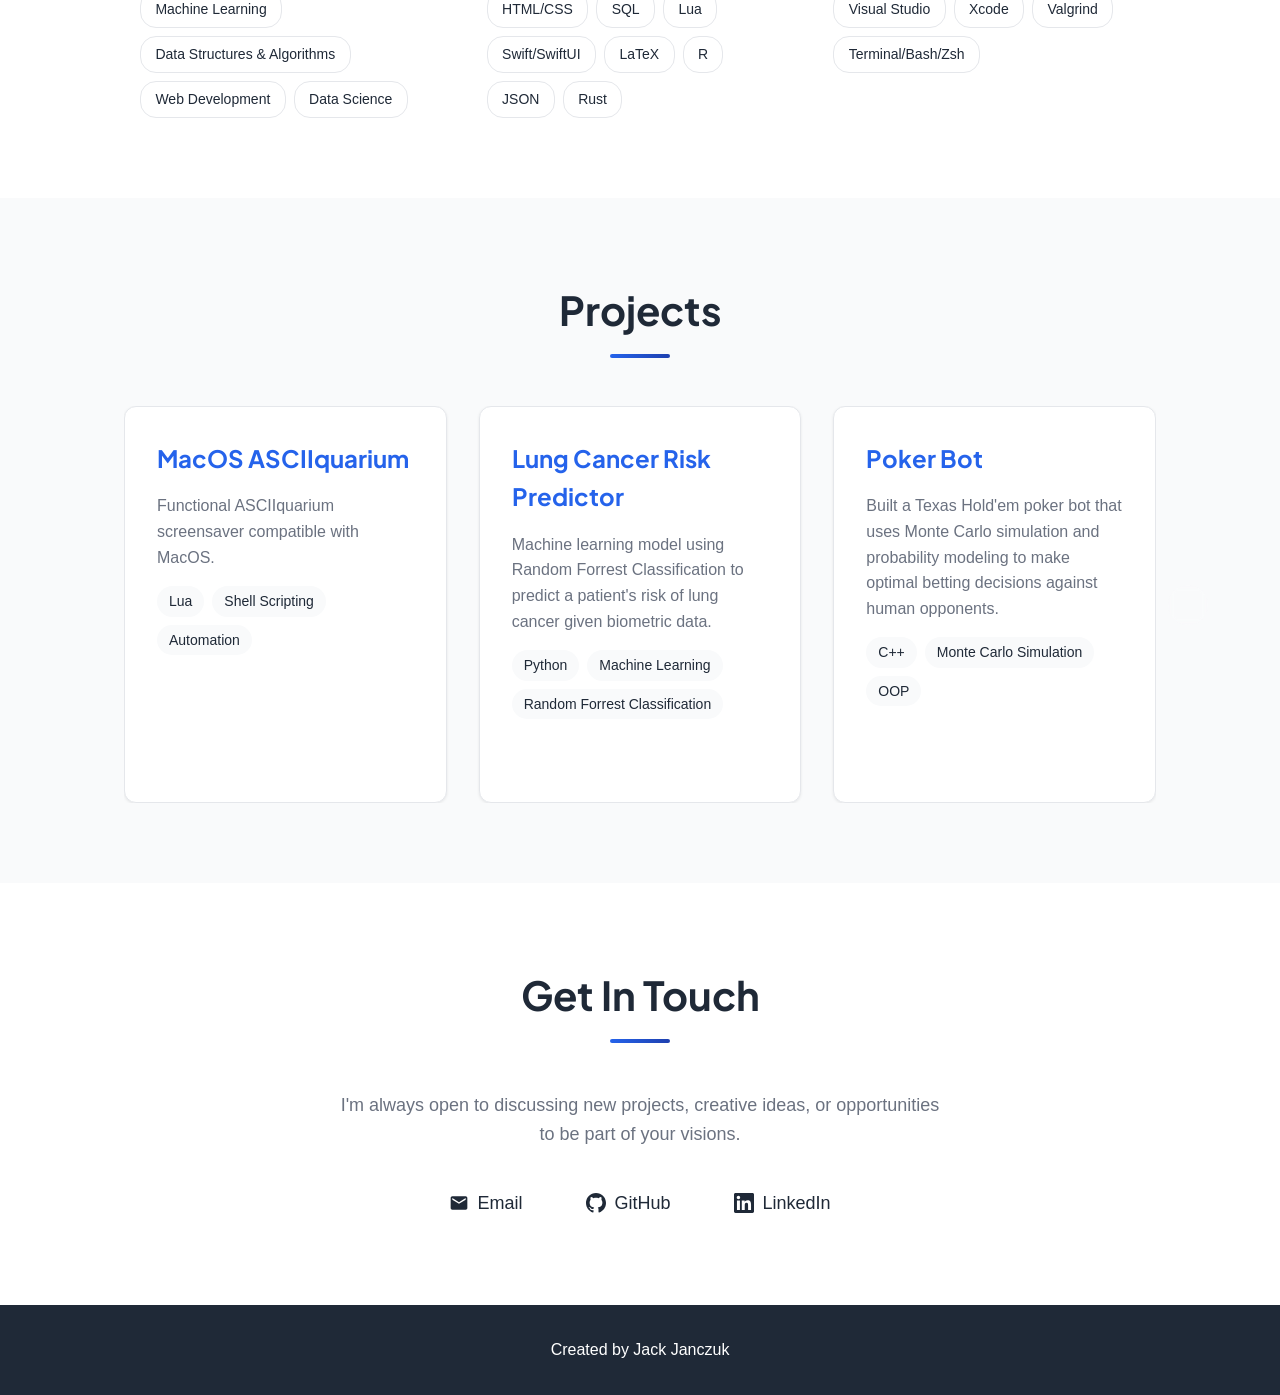
==== commit 5c6c00eb: "Added Rust to languages" ====
--- a/index.html
+++ b/index.html
@@ -92,6 +92,7 @@
                             <span class="tech-pill">LaTeX</span>
                             <span class="tech-pill">R</span>
                             <span class="tech-pill">JSON</span>
+                            <span class="tech-pill">Rust</span>
                         </div>
                     </div>
                     <div class="technologies-group">
